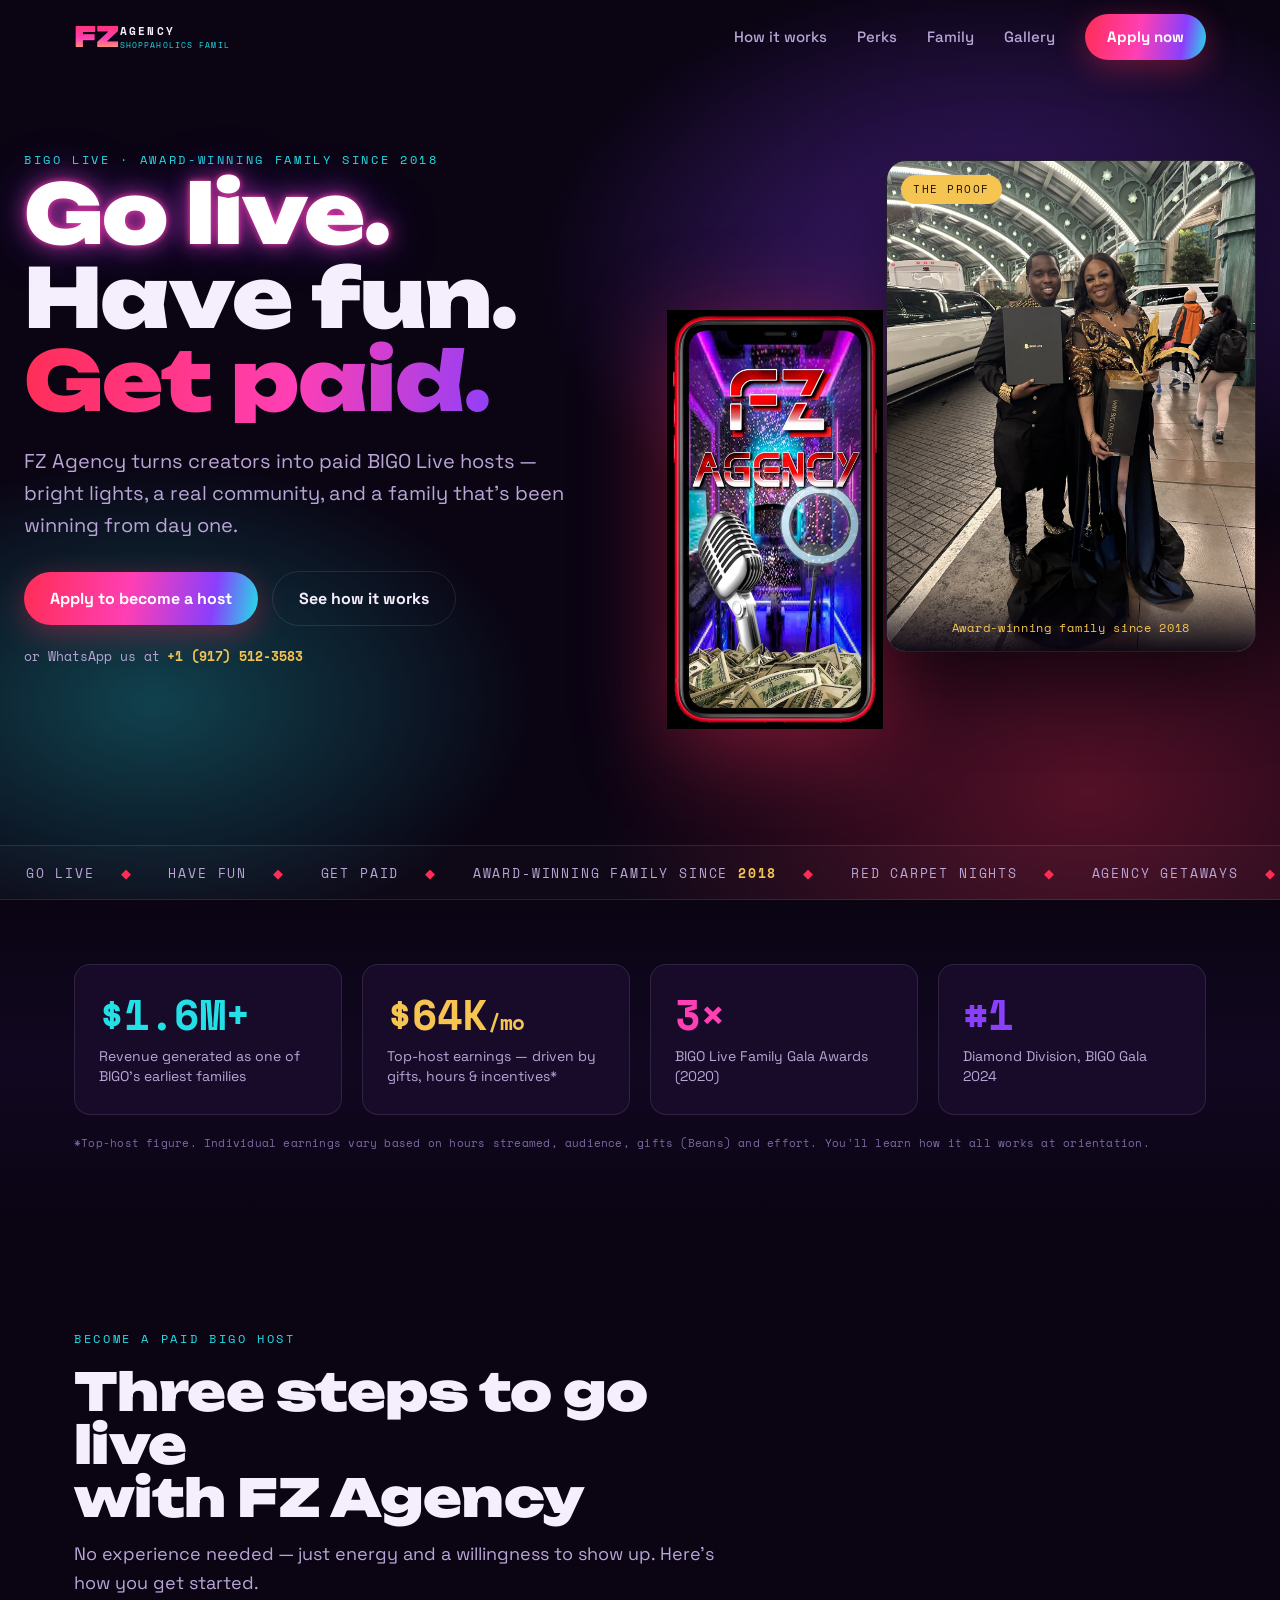
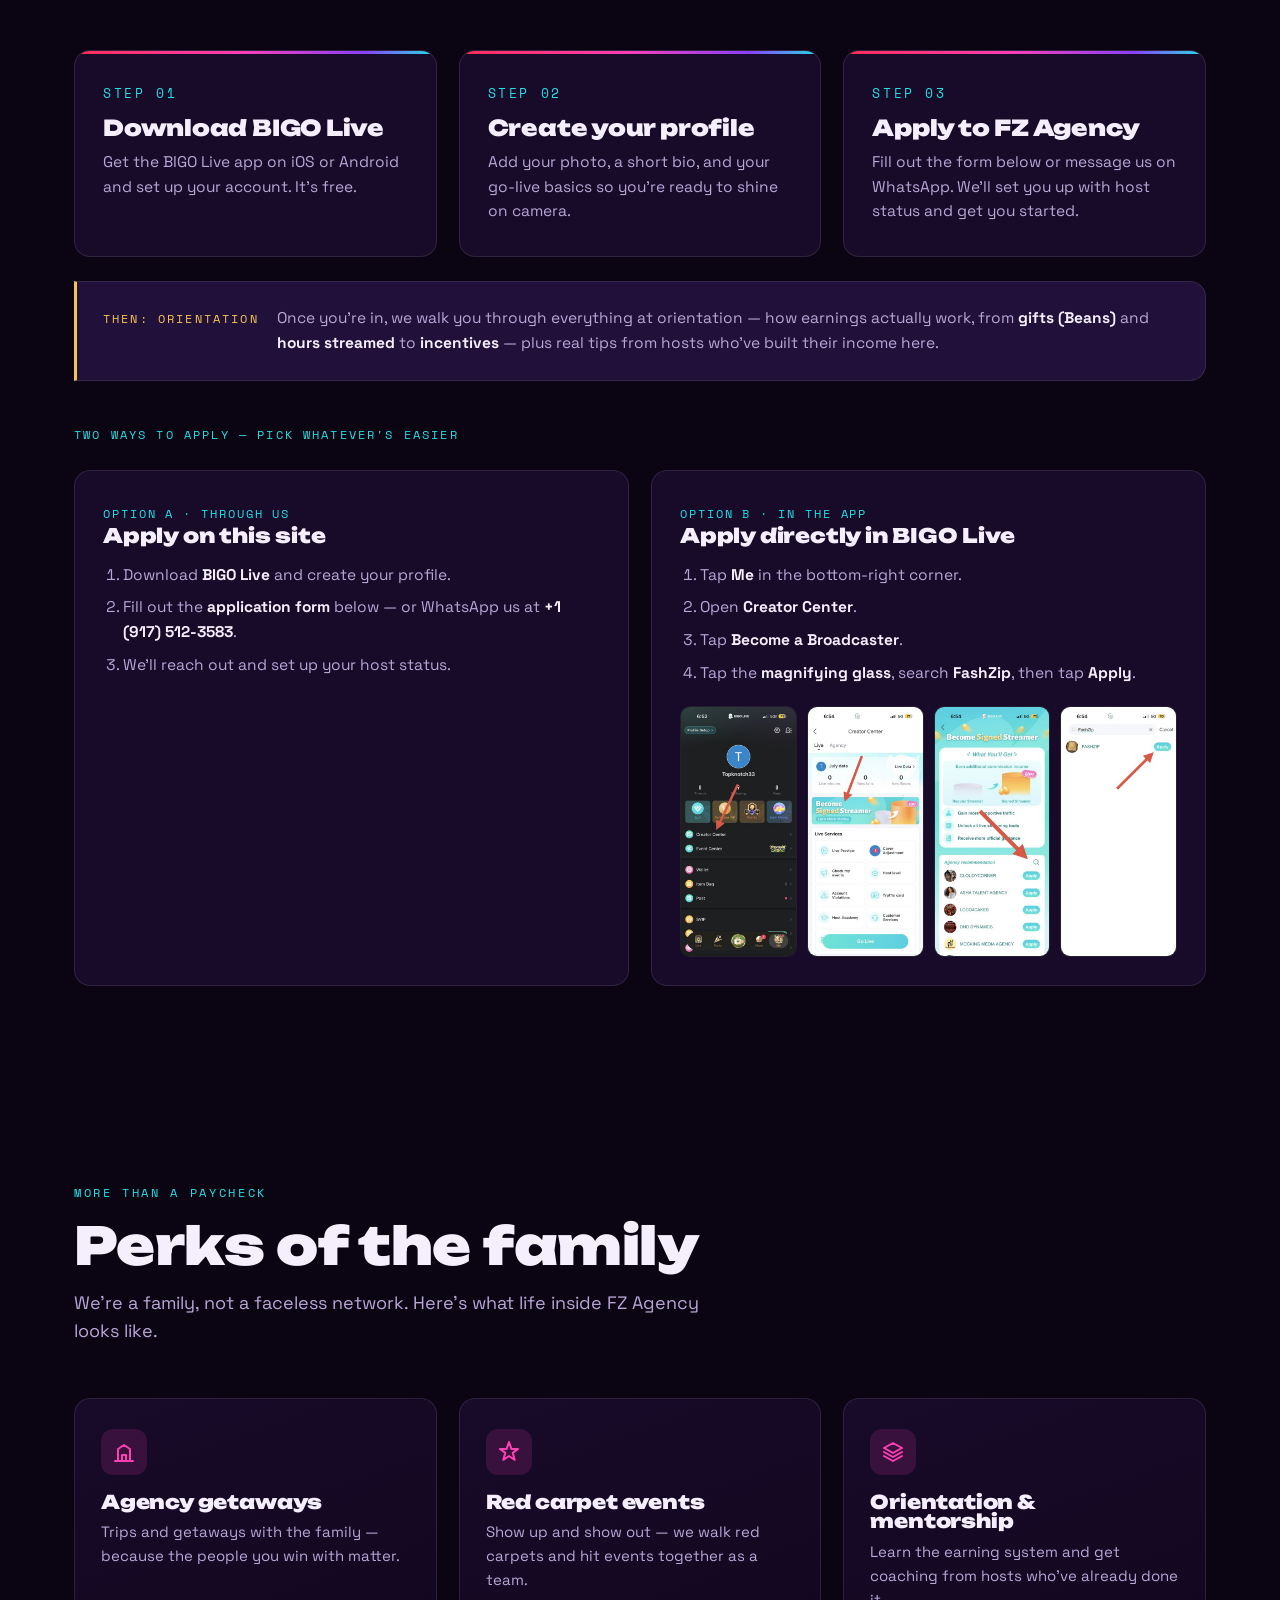
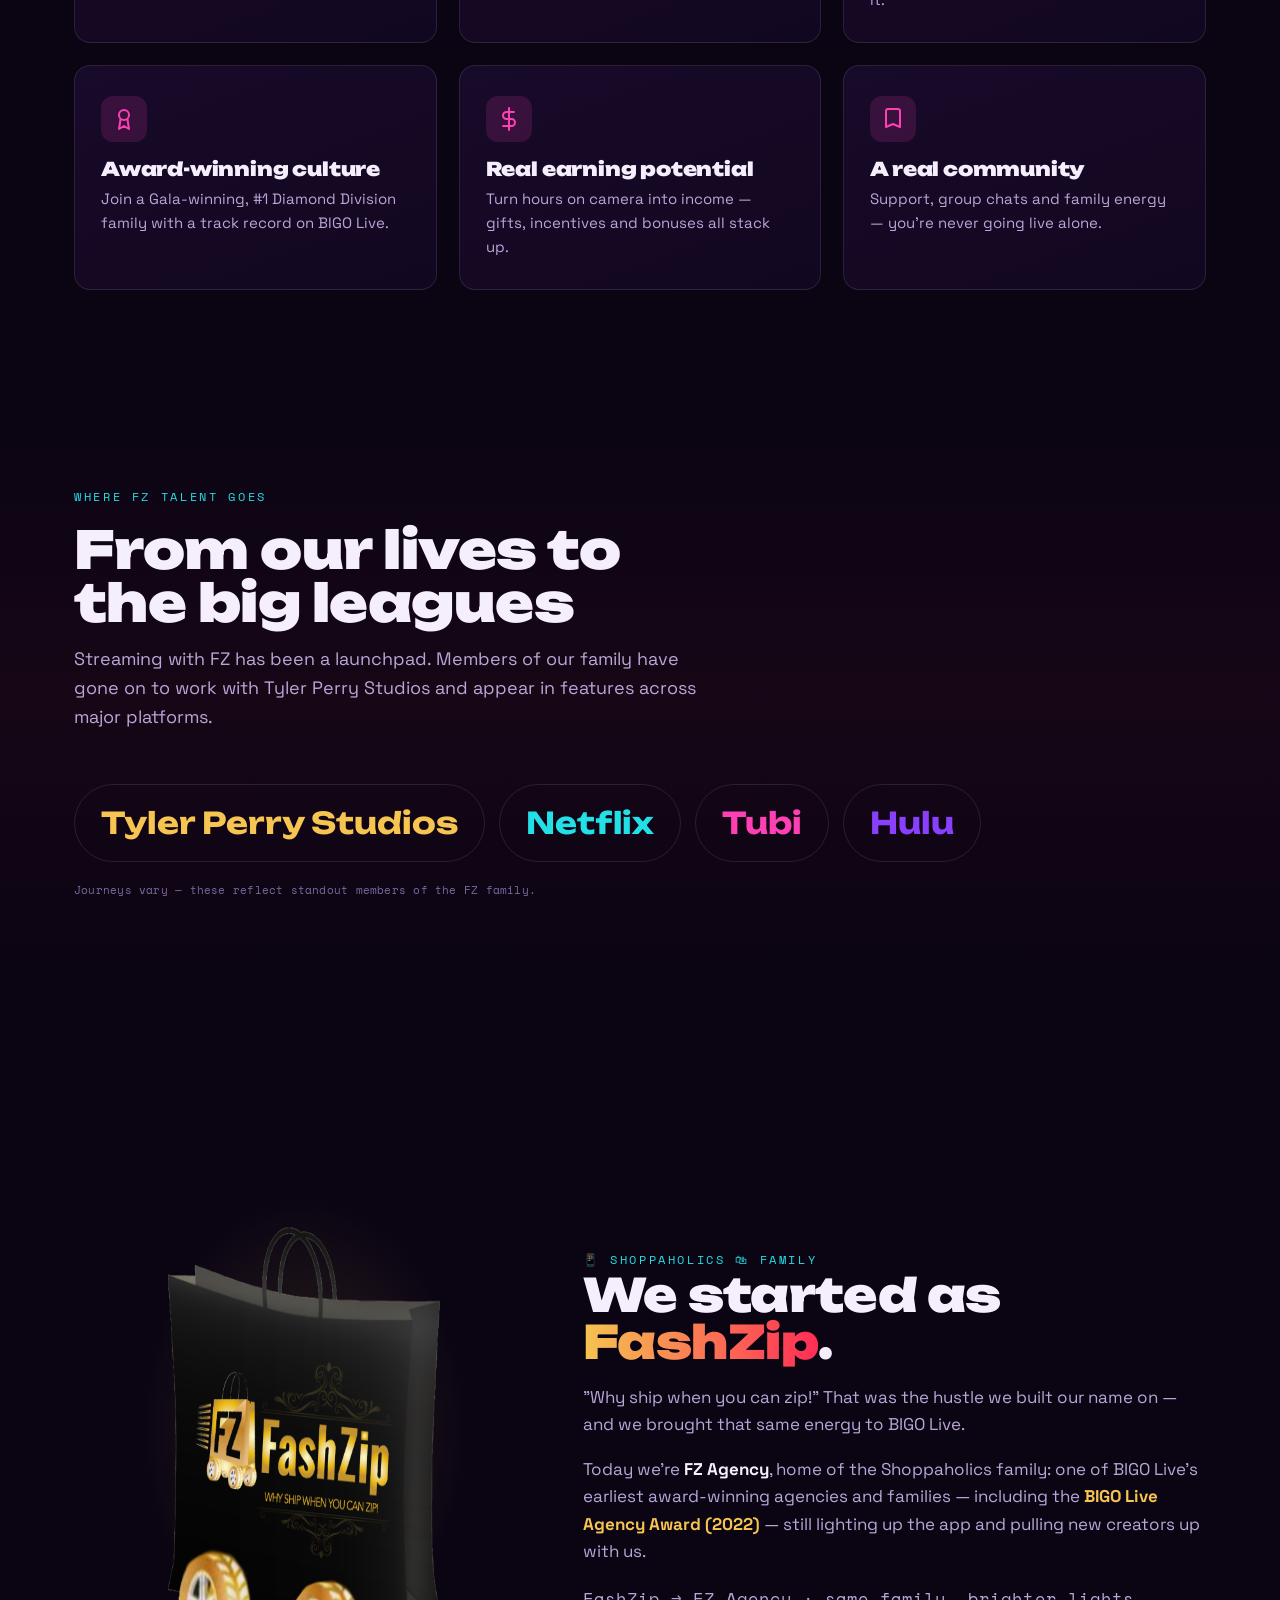
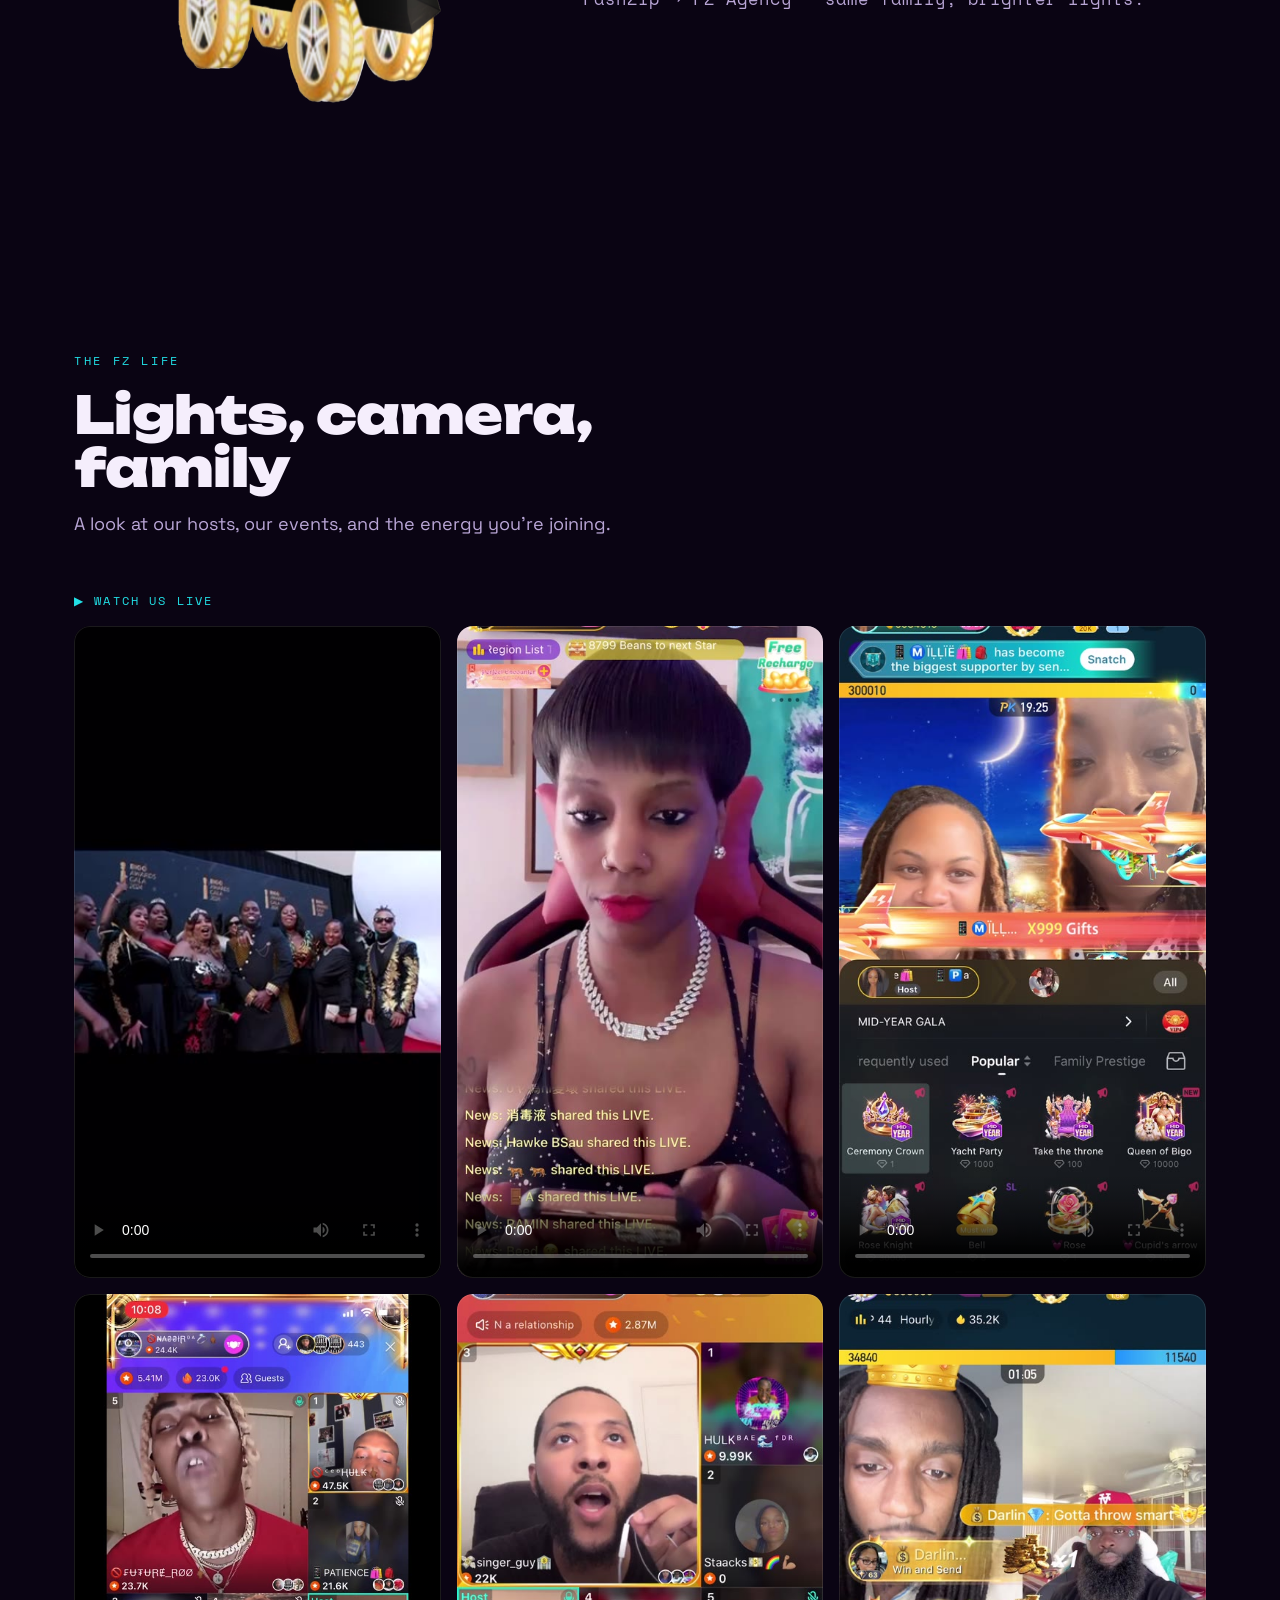
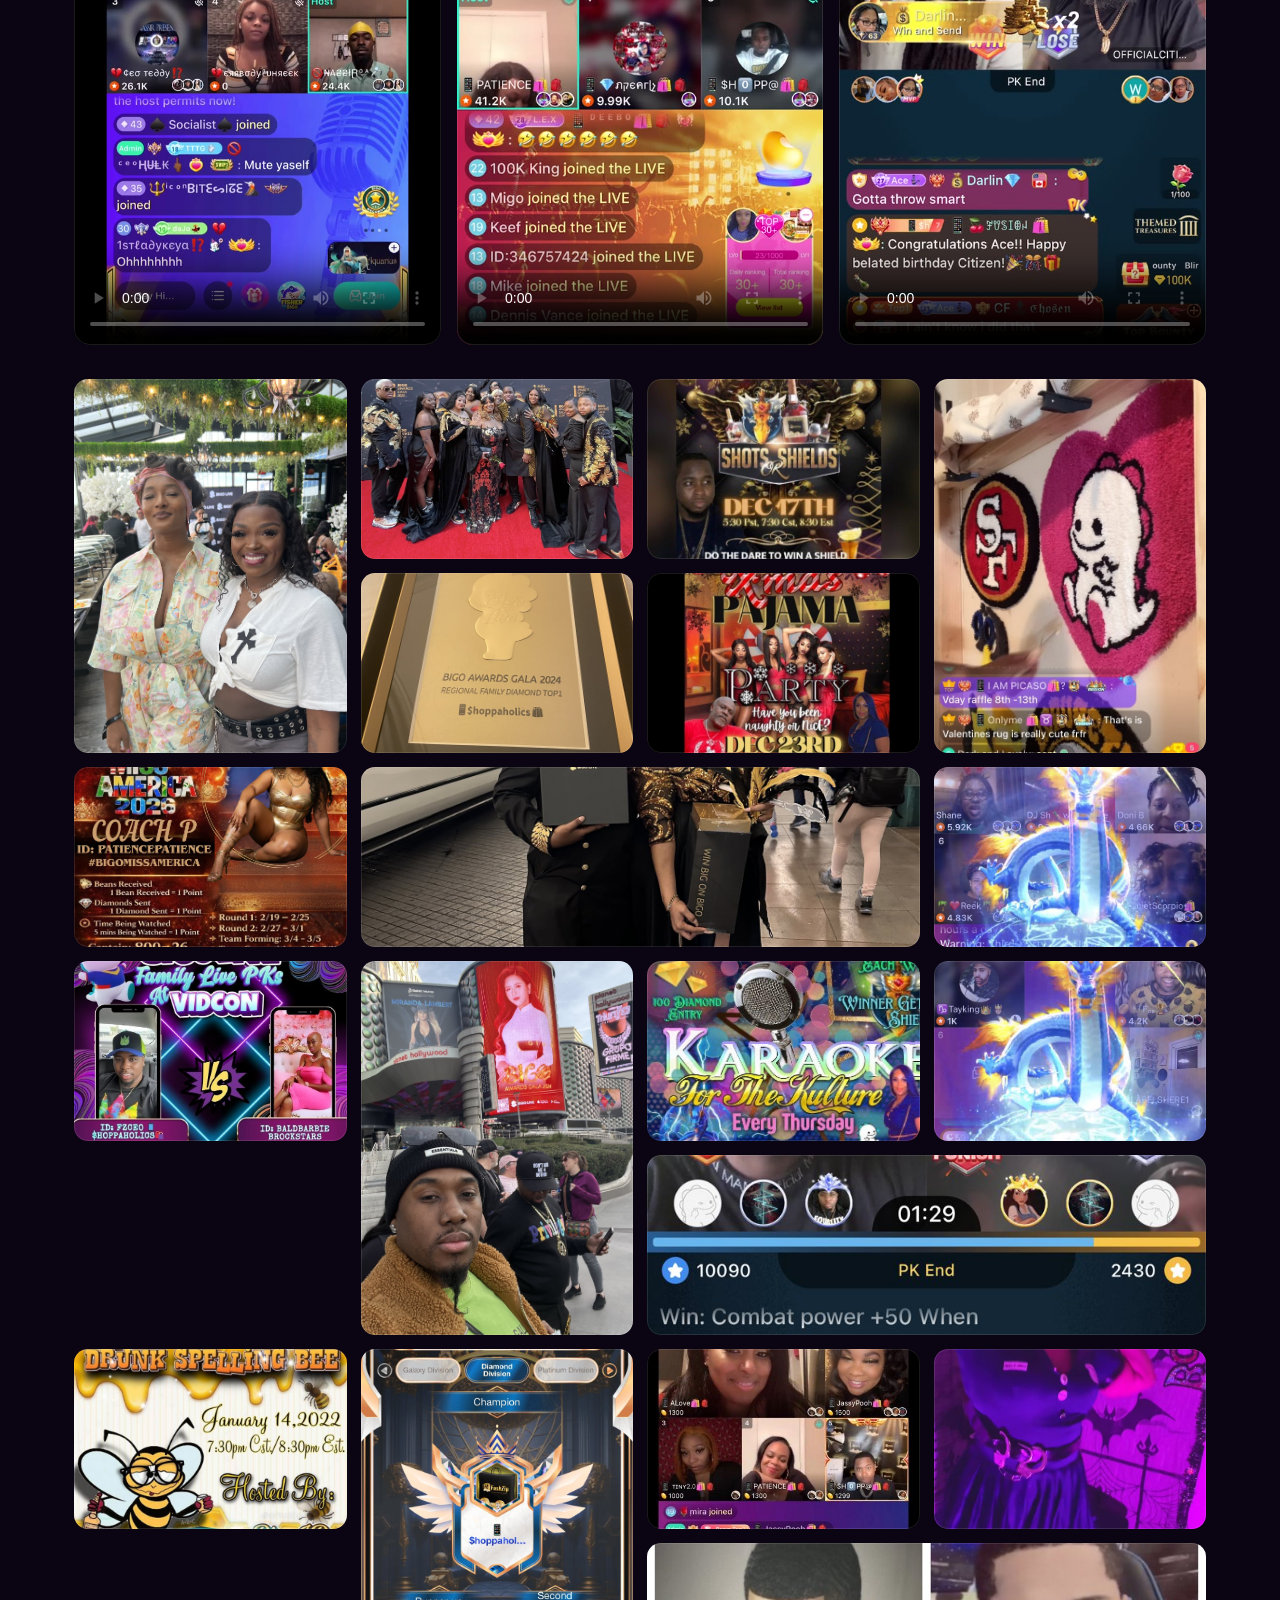
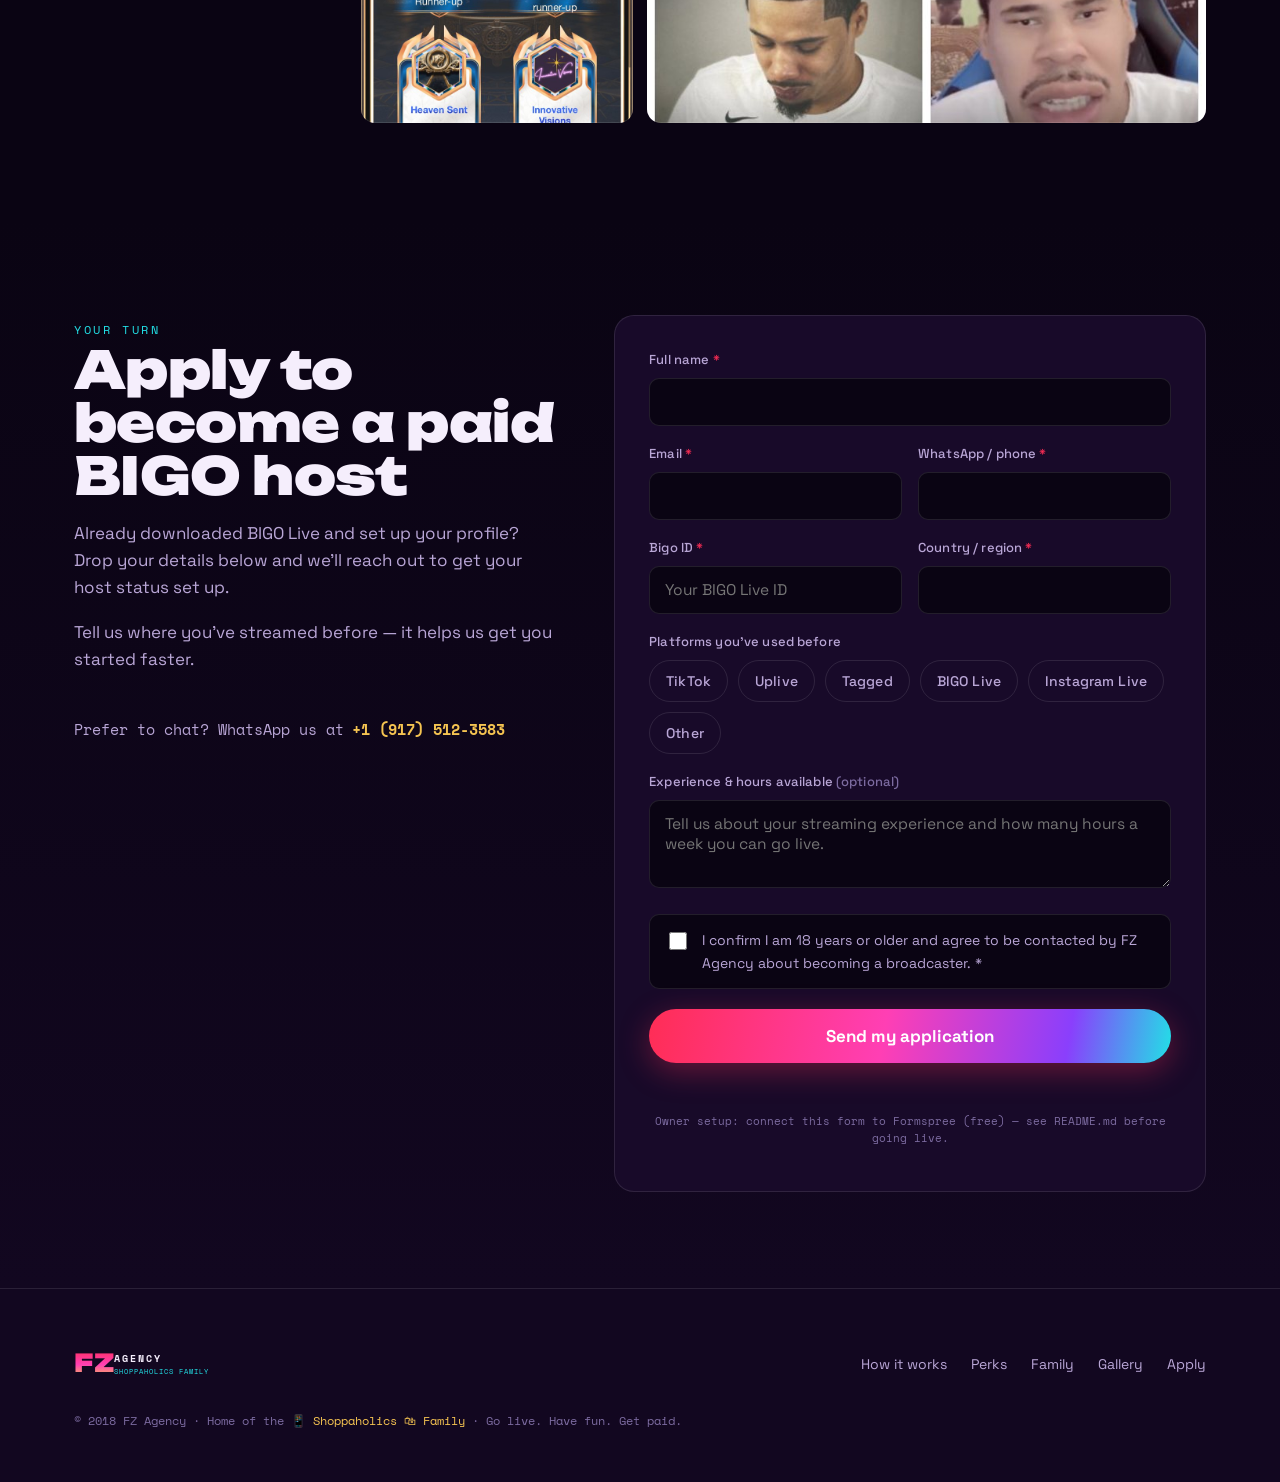
==== index.html @ 63ff0225 "Add files via upload" ====
<!DOCTYPE html>
<html lang="en">
<head>
<meta charset="UTF-8">
<meta name="viewport" content="width=device-width, initial-scale=1.0">
<title>FZ Agency — Go live. Have fun. Get paid. | BIGO Live Broadcaster Agency</title>
<meta name="description" content="FZ Agency (Shoppaholics Family) turns creators into paid BIGO Live hosts. Award-winning family, real earnings, red carpet energy. Apply to become a broadcaster today.">
<meta property="og:title" content="FZ Agency — Go live. Have fun. Get paid.">
<meta property="og:description" content="Become a paid BIGO Live host with an award-winning family. $1.6M+ generated, top hosts earn up to $64K/month.">
<meta property="og:image" content="assets/img/hero-phone.jpg">
<meta property="og:type" content="website">
<link rel="preconnect" href="https://fonts.googleapis.com">
<link rel="preconnect" href="https://fonts.gstatic.com" crossorigin>
<link href="https://fonts.googleapis.com/css2?family=Unbounded:wght@500;700;900&family=Space+Grotesk:wght@400;500;700&family=Space+Mono:wght@400;700&display=swap" rel="stylesheet">
<style>
  :root{
    --ink:#0a0413; --ink-2:#120720; --surface:#180a29; --surface-2:#20103a;
    --red:#ff2d55; --magenta:#ff3fb4; --cyan:#22e0e6; --purple:#8a3ffc; --gold:#f5c451;
    --text:#f5eefc; --muted:#b9a6d6; --faint:#7c6ba0;
    --line:rgba(255,255,255,.10);
    --display:'Unbounded',system-ui,sans-serif; --body:'Space Grotesk',system-ui,sans-serif; --mono:'Space Mono',monospace;
    --wrap:1180px; --radius:16px;
    --grad:linear-gradient(100deg,var(--red),var(--magenta) 45%,var(--purple) 80%,var(--cyan));
  }
  *{box-sizing:border-box}
  html{scroll-behavior:smooth}
  body{margin:0;background:var(--ink);color:var(--text);font-family:var(--body);font-size:17px;line-height:1.6;-webkit-font-smoothing:antialiased;overflow-x:hidden}
  a{color:inherit;text-decoration:none}
  img{max-width:100%;display:block}
  h1,h2,h3{font-family:var(--display);font-weight:900;line-height:1.02;letter-spacing:-.01em;margin:0}
  .wrap{max-width:var(--wrap);margin:0 auto;padding:0 24px}
  .eyebrow{font-family:var(--mono);text-transform:uppercase;letter-spacing:.22em;font-size:12px;color:var(--cyan)}
  .grad-text{background:var(--grad);-webkit-background-clip:text;background-clip:text;color:transparent}

  /* buttons */
  .btn{display:inline-flex;align-items:center;gap:.5em;font-family:var(--body);font-weight:700;font-size:16px;padding:14px 26px;border-radius:100px;border:0;cursor:pointer;transition:transform .18s ease,box-shadow .18s ease}
  .btn-primary{background:var(--grad);color:#fff;box-shadow:0 8px 30px rgba(255,45,85,.35)}
  .btn-primary:hover{transform:translateY(-2px);box-shadow:0 12px 40px rgba(255,63,180,.5)}
  .btn-ghost{background:transparent;color:var(--text);border:1.5px solid var(--line)}
  .btn-ghost:hover{border-color:var(--cyan);color:var(--cyan);transform:translateY(-2px)}
  .wa{display:inline-flex;align-items:center;gap:.55em;font-family:var(--mono);font-size:13px;color:var(--muted)}
  .wa b{color:var(--gold);font-weight:700}

  /* nav */
  header.nav{position:fixed;top:0;left:0;right:0;z-index:50;transition:background .3s,backdrop-filter .3s,border-color .3s;border-bottom:1px solid transparent}
  header.nav.solid{background:rgba(10,4,19,.82);backdrop-filter:blur(14px);border-color:var(--line)}
  .nav-inner{display:flex;align-items:center;justify-content:space-between;height:74px}
  .logo{display:flex;align-items:center;height:38px}
  .logo svg{height:34px;width:auto}
  .nav-links{display:flex;align-items:center;gap:30px}
  .nav-links a.link{font-size:15px;font-weight:500;color:var(--muted);transition:color .2s}
  .nav-links a.link:hover{color:var(--text)}
  .nav-cta{padding:11px 22px;font-size:15px}
  .burger{display:none;background:none;border:0;color:var(--text);cursor:pointer;padding:6px}
  .burger svg{width:28px;height:28px}
  .mobile-panel{display:none}

  /* hero */
  .hero{position:relative;min-height:100svh;display:flex;flex-direction:column;justify-content:center;padding:118px 0 0;overflow:hidden}
  .hero .wrap{width:100%;max-width:1320px}
  .hero-bg{position:absolute;inset:0;z-index:0;background:
     radial-gradient(60% 55% at 78% 30%,rgba(138,63,252,.45),transparent 60%),
     radial-gradient(50% 45% at 12% 78%,rgba(34,224,230,.28),transparent 60%),
     radial-gradient(65% 60% at 85% 88%,rgba(255,45,85,.30),transparent 60%)}
  .hero-grid{position:relative;z-index:2;display:grid;grid-template-columns:minmax(0,1.02fr) minmax(0,.98fr);gap:54px;align-items:center;width:100%}
  .hero h1{font-size:clamp(44px,6.4vw,82px)}
  .hero h1 .line2{display:block}
  .neon{color:#fff;text-shadow:0 0 6px rgba(255,63,180,.9),0 0 22px rgba(255,63,180,.6),0 0 46px rgba(138,63,252,.55)}
  .hero p.sub{font-size:clamp(17px,2vw,20px);color:var(--muted);max-width:42ch;margin:22px 0 30px}
  .hero-actions{display:flex;flex-wrap:wrap;gap:14px;align-items:center}
  .hero-actions .wa{flex-basis:100%;margin-top:6px}
  /* hero right composition: trophy (the proof) top-right + phone logo layered */
  .hero-right{position:relative;min-height:64vh;display:flex;align-items:center;justify-content:flex-end}
  .proof-card{position:relative;z-index:2;width:min(370px,88%);border-radius:20px;overflow:hidden;border:1px solid var(--line);background:#0c0518;box-shadow:0 26px 80px rgba(0,0,0,.55)}
  .proof-card img{width:100%;display:block;cursor:zoom-in}
  .proof-card .pill{position:absolute;top:14px;left:14px;z-index:3;font-family:var(--mono);font-size:11px;letter-spacing:.14em;text-transform:uppercase;color:#1a1206;background:var(--gold);padding:6px 12px;border-radius:100px}
  .proof-card .cap{position:absolute;left:0;right:0;bottom:0;z-index:3;padding:34px 16px 14px;background:linear-gradient(transparent,rgba(8,3,16,.92));font-family:var(--mono);font-size:11.5px;letter-spacing:.06em;color:var(--gold);text-align:center}
  .hero-phone{position:absolute;z-index:1;left:-2%;bottom:-6%;width:min(216px,46%);height:auto;mix-blend-mode:screen;filter:drop-shadow(0 18px 46px rgba(255,45,85,.4));animation:float 6s ease-in-out infinite;pointer-events:none}
  @keyframes float{50%{transform:translateY(-14px)}}

  /* marquee */
  .marquee{position:relative;z-index:3;margin-top:auto;border-top:1px solid var(--line);border-bottom:1px solid var(--line);background:rgba(255,255,255,.02);overflow:hidden;white-space:nowrap;padding:13px 0}
  .marquee-track{display:inline-block;animation:slide 26s linear infinite;font-family:var(--mono);text-transform:uppercase;letter-spacing:.14em;font-size:13px}
  .marquee-track span{padding:0 26px;color:var(--muted)}
  .marquee-track span b{color:var(--gold)}
  .marquee-track .dot{color:var(--red);padding:0}
  @keyframes slide{to{transform:translateX(-50%)}}

  section{position:relative;padding:96px 0}
  .sec-head{max-width:640px;margin-bottom:52px}
  .sec-head h2{font-size:clamp(30px,4.4vw,52px);margin-top:14px}
  .sec-head p{color:var(--muted);margin-top:16px;font-size:18px}

  /* stats */
  .stats{padding:64px 0;background:linear-gradient(180deg,transparent,rgba(138,63,252,.06),transparent)}
  .stat-grid{display:grid;grid-template-columns:repeat(4,1fr);gap:20px}
  .stat{background:var(--surface);border:1px solid var(--line);border-radius:var(--radius);padding:28px 24px}
  .stat .num{font-family:var(--mono);font-weight:700;font-size:clamp(30px,3.6vw,42px);line-height:1;letter-spacing:-.02em}
  .stat:nth-child(1) .num{color:var(--cyan)} .stat:nth-child(2) .num{color:var(--gold)}
  .stat:nth-child(3) .num{color:var(--magenta)} .stat:nth-child(4) .num{color:var(--purple)}
  .stat .lbl{margin-top:12px;color:var(--muted);font-size:14px;line-height:1.4}
  .fineprint{font-family:var(--mono);font-size:11px;color:var(--faint);margin-top:20px;letter-spacing:.02em}

  /* steps */
  .steps{display:grid;grid-template-columns:repeat(3,1fr);gap:22px}
  .step{background:var(--surface);border:1px solid var(--line);border-radius:var(--radius);padding:32px 28px;position:relative;overflow:hidden}
  .step::before{content:"";position:absolute;top:0;left:0;right:0;height:3px;background:var(--grad)}
  .step .no{font-family:var(--mono);font-size:13px;color:var(--cyan);letter-spacing:.2em}
  .step h3{font-size:22px;margin:14px 0 10px}
  .step p{color:var(--muted);font-size:15.5px;margin:0}
  .orientation{margin-top:24px;display:flex;gap:18px;align-items:flex-start;background:var(--surface-2);border:1px solid var(--line);border-left:3px solid var(--gold);border-radius:0 var(--radius) var(--radius) 0;padding:24px 26px}
  .orientation .tag{font-family:var(--mono);font-size:12px;letter-spacing:.18em;text-transform:uppercase;color:var(--gold);white-space:nowrap;padding-top:3px}
  .orientation p{margin:0;color:var(--muted);font-size:15.5px}
  .orientation b{color:var(--text);font-weight:700}

  /* perks */
  .perks{display:grid;grid-template-columns:repeat(3,1fr);gap:22px}
  .perk{border:1px solid var(--line);border-radius:var(--radius);padding:30px 26px;background:linear-gradient(160deg,var(--surface),var(--ink-2));transition:transform .2s,border-color .2s}
  .perk:hover{transform:translateY(-5px);border-color:var(--magenta)}
  .perk .ic{width:46px;height:46px;border-radius:12px;display:grid;place-items:center;background:rgba(255,63,180,.14);margin-bottom:18px}
  .perk .ic svg{width:24px;height:24px;stroke:var(--magenta)}
  .perk h3{font-size:19px;margin-bottom:8px}
  .perk p{color:var(--muted);font-size:15px;margin:0}

  /* stories */
  .stories{background:linear-gradient(180deg,transparent,rgba(255,45,85,.05),transparent)}
  .brands{display:flex;flex-wrap:wrap;gap:14px;margin-top:8px}
  .brand{font-family:var(--display);font-weight:700;font-size:clamp(20px,2.6vw,30px);padding:14px 26px;border:1px solid var(--line);border-radius:100px;color:var(--text)}
  .brand:nth-child(1){color:var(--gold)} .brand:nth-child(2){color:var(--cyan)}
  .brand:nth-child(3){color:var(--magenta)} .brand:nth-child(4){color:var(--purple)}

  /* family */
  .family-grid{display:grid;grid-template-columns:.85fr 1.15fr;gap:48px;align-items:center}
  .family-emblem{display:grid;place-items:center;background:radial-gradient(closest-side,rgba(245,196,81,.16),transparent 72%);border-radius:24px;padding:26px}
  .family h2{font-size:clamp(28px,4vw,46px)}
  .family .fam-name{font-family:var(--display);font-weight:900;background:linear-gradient(90deg,var(--gold),var(--red));-webkit-background-clip:text;background-clip:text;color:transparent}
  .family p{color:var(--muted);margin:18px 0 0;font-size:17px}
  .tagline-zip{font-family:var(--mono);color:var(--gold);letter-spacing:.06em;margin-top:20px !important;font-size:15px}

  /* gallery */
  .watch-label{font-family:var(--mono);text-transform:uppercase;letter-spacing:.18em;font-size:12px;color:var(--cyan);margin:0 0 16px}
  .watch{display:grid;grid-template-columns:repeat(3,1fr);gap:16px;margin-bottom:34px}
  .watch figure{margin:0;position:relative;border-radius:16px;overflow:hidden;background:#000;aspect-ratio:9/16}
  .watch video{width:100%;height:100%;object-fit:cover;display:block}
  .watch figure::after{content:"";position:absolute;inset:0;box-shadow:inset 0 0 0 1px var(--line);border-radius:16px;pointer-events:none}
  .gal{display:grid;grid-template-columns:repeat(4,1fr);grid-auto-rows:180px;gap:14px}
  .gal figure{margin:0;border-radius:14px;overflow:hidden;position:relative;background:var(--surface)}
  .gal img{width:100%;height:100%;object-fit:cover}
  .gal .tall{grid-row:span 2}
  .gal .wide{grid-column:span 2}
  .gal figure::after{content:"";position:absolute;inset:0;box-shadow:inset 0 0 0 1px var(--line);border-radius:14px;pointer-events:none}

  /* apply / form */
  .apply{background:linear-gradient(180deg,var(--ink),var(--ink-2))}
  .apply-grid{display:grid;grid-template-columns:.9fr 1.1fr;gap:56px;align-items:start}
  .apply-copy h2{font-size:clamp(30px,4.4vw,52px)}
  .apply-copy p{color:var(--muted);margin-top:18px;font-size:17px}
  .apply-copy .wa{margin-top:26px;font-size:15px}
  form.apply-form{background:var(--surface);border:1px solid var(--line);border-radius:20px;padding:34px}
  .field{margin-bottom:18px}
  .field label{display:block;font-size:13px;font-weight:500;color:var(--muted);margin-bottom:7px;letter-spacing:.01em}
  .field label .req{color:var(--red)}
  .field input[type=text],.field input[type=email],.field select,.field textarea{width:100%;background:var(--ink);border:1px solid var(--line);border-radius:10px;padding:13px 15px;color:var(--text);font-family:var(--body);font-size:15.5px;transition:border-color .2s}
  .field input:focus,.field select:focus,.field textarea:focus{outline:none;border-color:var(--cyan);box-shadow:0 0 0 3px rgba(34,224,230,.15)}
  .field textarea{resize:vertical;min-height:88px}
  .row2{display:grid;grid-template-columns:1fr 1fr;gap:16px}
  .chips{display:flex;flex-wrap:wrap;gap:10px}
  .chip{position:relative}
  .chip input{position:absolute;opacity:0;pointer-events:none}
  .chip label{display:inline-block;padding:9px 16px;border:1px solid var(--line);border-radius:100px;font-size:14px;color:var(--muted);cursor:pointer;margin:0;transition:all .18s;user-select:none}
  .chip input:checked+label{background:rgba(34,224,230,.15);border-color:var(--cyan);color:var(--cyan)}
  .chip input:focus-visible+label{box-shadow:0 0 0 3px rgba(34,224,230,.25)}
  .agecheck{display:flex;gap:12px;align-items:flex-start;background:var(--ink);border:1px solid var(--line);border-radius:10px;padding:14px 15px;margin-bottom:20px}
  .agecheck input{margin-top:3px;width:18px;height:18px;accent-color:var(--red);flex-shrink:0}
  .agecheck label{font-size:14px;color:var(--muted);margin:0}
  form.apply-form .btn-primary{width:100%;justify-content:center;font-size:17px;padding:16px}
  .form-status{margin-top:16px;font-size:14.5px;text-align:center;min-height:20px}
  .form-status.ok{color:var(--cyan)} .form-status.err{color:var(--red)}
  .setup-note{font-family:var(--mono);font-size:11px;color:var(--faint);margin-top:14px;text-align:center;line-height:1.5}

  /* footer */
  footer{border-top:1px solid var(--line);padding:56px 0 40px;background:var(--ink-2)}
  .foot-grid{display:flex;justify-content:space-between;align-items:center;gap:24px;flex-wrap:wrap}
  .foot-grid .logo svg{height:30px}
  .foot-links{display:flex;gap:24px;flex-wrap:wrap;font-size:14px;color:var(--muted)}
  .foot-links a:hover{color:var(--cyan)}
  .copy{font-family:var(--mono);font-size:12px;color:var(--faint);margin-top:28px}
  .copy .fam{color:var(--gold)}

  /* app-apply steps */
  .methods{display:grid;grid-template-columns:1fr 1fr;gap:22px;margin-top:26px}
  .method{background:var(--surface);border:1px solid var(--line);border-radius:var(--radius);padding:28px}
  .method h3{font-size:20px;margin:0 0 6px}
  .method .mtag{font-family:var(--mono);font-size:12px;letter-spacing:.16em;text-transform:uppercase;color:var(--cyan)}
  .method ol{margin:16px 0 0;padding-left:20px;color:var(--muted)}
  .method ol li{margin-bottom:8px;font-size:15.5px}
  .method ol li b{color:var(--text);font-weight:700}
  .appshots{display:grid;grid-template-columns:repeat(4,1fr);gap:10px;margin-top:20px}
  .appshots figure{margin:0;border-radius:10px;overflow:hidden;border:1px solid var(--line);cursor:zoom-in;background:#0c0518}
  .appshots img{width:100%;height:auto;display:block}

  /* lightbox */
  .lb{position:fixed;inset:0;z-index:100;background:rgba(6,2,12,.92);display:none;align-items:center;justify-content:center;padding:24px}
  .lb.open{display:flex}
  .lb img{max-width:92vw;max-height:88vh;border-radius:12px;box-shadow:0 20px 80px rgba(0,0,0,.6)}
  .lb-close{position:absolute;top:18px;right:22px;background:rgba(255,255,255,.1);border:0;color:#fff;width:44px;height:44px;border-radius:50%;font-size:22px;cursor:pointer;display:grid;place-items:center}
  .lb-close:hover{background:var(--red)}
  .lb-nav{position:absolute;top:50%;transform:translateY(-50%);background:rgba(255,255,255,.1);border:0;color:#fff;width:52px;height:52px;border-radius:50%;font-size:26px;cursor:pointer;display:grid;place-items:center}
  .lb-nav:hover{background:rgba(255,255,255,.22)}
  .lb-prev{left:18px} .lb-next{right:18px}
  .gal figure{cursor:zoom-in}

  /* reveal */
  .reveal{opacity:0;transform:translateY(26px);transition:opacity .7s ease,transform .7s ease}
  .reveal.in{opacity:1;transform:none}

  @media(max-width:960px){
    .hero-grid{grid-template-columns:1fr;gap:30px}
    .hero-right{min-height:auto;justify-content:center;margin-top:10px;padding-bottom:60px}
    .proof-card{width:min(320px,82%)}
    .hero-phone{width:150px;left:auto;right:-4%;bottom:-40px}
    .hero p.sub{max-width:none}
    .stat-grid{grid-template-columns:repeat(2,1fr)}
    .steps,.perks{grid-template-columns:1fr}
    .family-grid,.apply-grid{grid-template-columns:1fr;gap:32px}
    .family-emblem{max-width:320px;margin:0 auto}
    .gal{grid-template-columns:repeat(2,1fr)}
    .watch{grid-template-columns:1fr 1fr}
    .methods{grid-template-columns:1fr}
    .nav-links{display:none}
    .burger{display:block}
    .mobile-panel.open{display:block;position:fixed;inset:74px 0 auto 0;background:rgba(10,4,19,.97);backdrop-filter:blur(14px);border-bottom:1px solid var(--line);padding:22px 24px 30px;z-index:49}
    .mobile-panel a{display:block;padding:13px 0;font-size:18px;color:var(--text);border-bottom:1px solid var(--line)}
    .mobile-panel .btn{margin-top:18px;width:100%;justify-content:center}
  }
  @media(max-width:520px){
    .stat-grid{grid-template-columns:1fr}
    .row2{grid-template-columns:1fr}
    section{padding:70px 0}
    .hero{padding:96px 0 40px}
  }
  @media(prefers-reduced-motion:reduce){
    *{animation:none !important;scroll-behavior:auto}
    .reveal{opacity:1;transform:none;transition:none}
  }
</style>
</head>
<body>

<!-- ============ NAV ============ -->
<header class="nav" id="nav">
  <div class="wrap nav-inner">
    <a href="#home" class="logo" aria-label="FZ Agency home">
      <svg viewBox="0 0 210 46" role="img" aria-label="FZ Agency">
        <defs><linearGradient id="lg" x1="0" y1="0" x2="0" y2="1">
          <stop offset="0" stop-color="#ff2d55"/><stop offset=".55" stop-color="#ff3fb4"/><stop offset="1" stop-color="#f5c451"/>
        </linearGradient></defs>
        <text x="0" y="36" font-family="Unbounded,sans-serif" font-weight="900" font-size="38" fill="url(#lg)">FZ</text>
        <text x="62" y="20" font-family="Space Mono,monospace" font-weight="700" font-size="15" letter-spacing="3" fill="#f5eefc">AGENCY</text>
        <text x="62" y="38" font-family="Space Mono,monospace" font-size="10.5" letter-spacing="1.5" fill="#22e0e6">SHOPPAHOLICS FAMILY</text>
      </svg>
    </a>
    <nav class="nav-links" aria-label="Primary">
      <a class="link" href="#how">How it works</a>
      <a class="link" href="#perks">Perks</a>
      <a class="link" href="#family">Family</a>
      <a class="link" href="#gallery">Gallery</a>
      <a class="btn btn-primary nav-cta" href="#apply">Apply now</a>
    </nav>
    <button class="burger" id="burger" aria-label="Open menu" aria-expanded="false">
      <svg viewBox="0 0 24 24" fill="none" stroke="currentColor" stroke-width="2"><path d="M3 6h18M3 12h18M3 18h18"/></svg>
    </button>
  </div>
  <div class="mobile-panel" id="mpanel">
    <a href="#how">How it works</a>
    <a href="#perks">Perks</a>
    <a href="#family">Family</a>
    <a href="#gallery">Gallery</a>
    <a class="btn btn-primary" href="#apply">Apply now</a>
  </div>
</header>

<!-- ============ HERO ============ -->
<section class="hero" id="home">
  <div class="hero-bg" aria-hidden="true"></div>
  <div class="wrap">
    <div class="hero-grid">
      <div>
        <span class="eyebrow">BIGO Live · Award-winning family since 2018</span>
        <h1><span class="neon">Go live.</span><span class="line2">Have fun.</span><span class="line2 grad-text">Get paid.</span></h1>
        <p class="sub">FZ Agency turns creators into paid BIGO Live hosts — bright lights, a real community, and a family that's been winning from day one.</p>
        <div class="hero-actions">
          <a href="#apply" class="btn btn-primary">Apply to become a host</a>
          <a href="#how" class="btn btn-ghost">See how it works</a>
          <span class="wa">or WhatsApp us at <b>+1&nbsp;(917)&nbsp;512-3583</b></span>
        </div>
      </div>
      <div class="hero-right">
        <div class="proof-card">
          <span class="pill">The proof</span>
          <img src="assets/img/host-2.jpg" alt="FZ Agency leadership holding BIGO Live award trophies outside the gala" data-full="assets/img/host-2.jpg">
          <div class="cap">Award-winning family since 2018</div>
        </div>
        <img class="hero-phone" src="assets/img/hero-logo.jpg" alt="FZ Agency — go live, have fun, get paid" width="826" height="1600">
      </div>
    </div>
  </div>
  <div class="marquee" aria-hidden="true">
    <div class="marquee-track" id="mq">
      <span>Go live</span><span class="dot">◆</span>
      <span>Have fun</span><span class="dot">◆</span>
      <span>Get paid</span><span class="dot">◆</span>
      <span>Award-winning family since <b>2018</b></span><span class="dot">◆</span>
      <span>Red carpet nights</span><span class="dot">◆</span>
      <span>Agency getaways</span><span class="dot">◆</span>
      <span>Real community</span><span class="dot">◆</span>
      <span>Bright lights, big wins</span><span class="dot">◆</span>
    </div>
  </div>
</section>

<!-- ============ STATS ============ -->
<section class="stats" id="stats">
  <div class="wrap reveal">
    <div class="stat-grid">
      <div class="stat"><div class="num">$1.6M+</div><div class="lbl">Revenue generated as one of BIGO's earliest families</div></div>
      <div class="stat"><div class="num">$64K<span style="font-size:.5em">/mo</span></div><div class="lbl">Top-host earnings — driven by gifts, hours &amp; incentives*</div></div>
      <div class="stat"><div class="num">3×</div><div class="lbl">BIGO Live Family Gala Awards (2020)</div></div>
      <div class="stat"><div class="num">#1</div><div class="lbl">Diamond Division, BIGO Gala 2024</div></div>
    </div>
    <p class="fineprint">*Top-host figure. Individual earnings vary based on hours streamed, audience, gifts (Beans) and effort. You'll learn how it all works at orientation.</p>
  </div>
</section>

<!-- ============ HOW / STEPS ============ -->
<section id="how">
  <div class="wrap">
    <div class="sec-head reveal">
      <span class="eyebrow">Become a paid BIGO host</span>
      <h2>Three steps to go live<br>with FZ Agency</h2>
      <p>No experience needed — just energy and a willingness to show up. Here's how you get started.</p>
    </div>
    <div class="steps reveal">
      <div class="step">
        <div class="no">STEP 01</div>
        <h3>Download BIGO Live</h3>
        <p>Get the BIGO Live app on iOS or Android and set up your account. It's free.</p>
      </div>
      <div class="step">
        <div class="no">STEP 02</div>
        <h3>Create your profile</h3>
        <p>Add your photo, a short bio, and your go-live basics so you're ready to shine on camera.</p>
      </div>
      <div class="step">
        <div class="no">STEP 03</div>
        <h3>Apply to FZ Agency</h3>
        <p>Fill out the form below or message us on WhatsApp. We'll set you up with host status and get you started.</p>
      </div>
    </div>
    <div class="orientation reveal">
      <span class="tag">Then: orientation</span>
      <p>Once you're in, we walk you through everything at orientation — how earnings actually work, from <b>gifts (Beans)</b> and <b>hours streamed</b> to <b>incentives</b> — plus real tips from hosts who've built their income here.</p>
    </div>

    <p class="watch-label reveal" style="margin:44px 0 0">Two ways to apply — pick whatever's easier</p>
    <div class="methods reveal">
      <div class="method">
        <span class="mtag">Option A · Through us</span>
        <h3>Apply on this site</h3>
        <ol>
          <li>Download <b>BIGO Live</b> and create your profile.</li>
          <li>Fill out the <b>application form</b> below — or WhatsApp us at <b>+1 (917) 512-3583</b>.</li>
          <li>We'll reach out and set up your host status.</li>
        </ol>
      </div>
      <div class="method">
        <span class="mtag">Option B · In the app</span>
        <h3>Apply directly in BIGO Live</h3>
        <ol>
          <li>Tap <b>Me</b> in the bottom-right corner.</li>
          <li>Open <b>Creator Center</b>.</li>
          <li>Tap <b>Become a Broadcaster</b>.</li>
          <li>Tap the <b>magnifying glass</b>, search <b>FashZip</b>, then tap <b>Apply</b>.</li>
        </ol>
        <div class="appshots">
          <figure><img src="assets/img/app-step-1.jpg" alt="BIGO Live app: open Me and Creator Center" data-full="assets/img/app-step-1.jpg" loading="lazy"></figure>
          <figure><img src="assets/img/app-step-2.jpg" alt="BIGO Live app: Become a Broadcaster" data-full="assets/img/app-step-2.jpg" loading="lazy"></figure>
          <figure><img src="assets/img/app-step-3.jpg" alt="BIGO Live app: tap the search icon" data-full="assets/img/app-step-3.jpg" loading="lazy"></figure>
          <figure><img src="assets/img/app-step-4.jpg" alt="BIGO Live app: search FashZip and Apply" data-full="assets/img/app-step-4.jpg" loading="lazy"></figure>
        </div>
      </div>
    </div>
  </div>
</section>

<!-- ============ PERKS ============ -->
<section id="perks">
  <div class="wrap">
    <div class="sec-head reveal">
      <span class="eyebrow">More than a paycheck</span>
      <h2>Perks of the family</h2>
      <p>We're a family, not a faceless network. Here's what life inside FZ Agency looks like.</p>
    </div>
    <div class="perks reveal">
      <div class="perk">
        <div class="ic"><svg viewBox="0 0 24 24" fill="none" stroke-width="2" stroke-linecap="round" stroke-linejoin="round"><path d="M3 21h18M6 21V9l6-4 6 4v12M10 21v-6h4v6"/></svg></div>
        <h3>Agency getaways</h3>
        <p>Trips and getaways with the family — because the people you win with matter.</p>
      </div>
      <div class="perk">
        <div class="ic"><svg viewBox="0 0 24 24" fill="none" stroke-width="2" stroke-linecap="round" stroke-linejoin="round"><path d="M12 2l2.4 6.9H21l-5.3 4 2 6.9L12 16l-5.7 3.8 2-6.9L3 8.9h6.6z"/></svg></div>
        <h3>Red carpet events</h3>
        <p>Show up and show out — we walk red carpets and hit events together as a team.</p>
      </div>
      <div class="perk">
        <div class="ic"><svg viewBox="0 0 24 24" fill="none" stroke-width="2" stroke-linecap="round" stroke-linejoin="round"><path d="M12 3l9 5-9 5-9-5 9-5zM3 12l9 5 9-5M3 16l9 5 9-5"/></svg></div>
        <h3>Orientation &amp; mentorship</h3>
        <p>Learn the earning system and get coaching from hosts who've already done it.</p>
      </div>
      <div class="perk">
        <div class="ic"><svg viewBox="0 0 24 24" fill="none" stroke-width="2" stroke-linecap="round" stroke-linejoin="round"><circle cx="12" cy="8" r="5"/><path d="M8.5 12.5L7 22l5-3 5 3-1.5-9.5"/></svg></div>
        <h3>Award-winning culture</h3>
        <p>Join a Gala-winning, #1 Diamond Division family with a track record on BIGO Live.</p>
      </div>
      <div class="perk">
        <div class="ic"><svg viewBox="0 0 24 24" fill="none" stroke-width="2" stroke-linecap="round" stroke-linejoin="round"><path d="M12 1v22M17 5H9.5a3.5 3.5 0 000 7h5a3.5 3.5 0 010 7H6"/></svg></div>
        <h3>Real earning potential</h3>
        <p>Turn hours on camera into income — gifts, incentives and bonuses all stack up.</p>
      </div>
      <div class="perk">
        <div class="ic"><svg viewBox="0 0 24 24" fill="none" stroke-width="2" stroke-linecap="round" stroke-linejoin="round"><path d="M17 2H7a2 2 0 00-2 2v16l7-3 7 3V4a2 2 0 00-2-2z"/></svg></div>
        <h3>A real community</h3>
        <p>Support, group chats and family energy — you're never going live alone.</p>
      </div>
    </div>
  </div>
</section>

<!-- ============ STORIES ============ -->
<section class="stories" id="stories">
  <div class="wrap">
    <div class="sec-head reveal">
      <span class="eyebrow">Where FZ talent goes</span>
      <h2>From our lives to the big leagues</h2>
      <p>Streaming with FZ has been a launchpad. Members of our family have gone on to work with Tyler Perry Studios and appear in features across major platforms.</p>
    </div>
    <div class="brands reveal">
      <span class="brand">Tyler Perry Studios</span>
      <span class="brand">Netflix</span>
      <span class="brand">Tubi</span>
      <span class="brand">Hulu</span>
    </div>
    <p class="fineprint reveal">Journeys vary — these reflect standout members of the FZ family.</p>
  </div>
</section>

<!-- ============ FAMILY ============ -->
<section class="family" id="family">
  <div class="wrap">
    <div class="family-grid">
      <div class="family-emblem reveal">
        <img src="assets/img/fashzip-bag.png" alt="FashZip — why ship when you can zip" width="600" height="600">
      </div>
      <div class="reveal">
        <span class="eyebrow">📱 Shoppaholics 🛍 Family</span>
        <h2>We started as <span class="fam-name">FashZip</span>.</h2>
        <p>"Why ship when you can zip!" That was the hustle we built our name on — and we brought that same energy to BIGO Live.</p>
        <p>Today we're <b style="color:var(--text)">FZ Agency</b>, home of the Shoppaholics family: one of BIGO Live's earliest award-winning agencies and families — including the <b style="color:var(--gold)">BIGO Live Agency Award (2022)</b> — still lighting up the app and pulling new creators up with us.</p>
        <p class="tagline-zip">FashZip → FZ Agency · same family, brighter lights.</p>
      </div>
    </div>
  </div>
</section>

<!-- ============ GALLERY ============ -->
<section id="gallery">
  <div class="wrap">
    <div class="sec-head reveal">
      <span class="eyebrow">The FZ life</span>
      <h2>Lights, camera, family</h2>
      <p>A look at our hosts, our events, and the energy you're joining.</p>
    </div>
    <p class="watch-label reveal">▶ Watch us live</p>
    <div class="watch reveal">
      <figure>
        <video controls preload="metadata" poster="assets/img/showcase-poster.jpg" playsinline>
          <source src="assets/video/showcase.mp4" type="video/mp4">
        </video>
      </figure>
      <figure>
        <video controls preload="metadata" poster="assets/img/showcase-2-poster.jpg" playsinline>
          <source src="assets/video/showcase-2.mp4" type="video/mp4">
        </video>
      </figure>
      <figure>
        <video controls preload="metadata" poster="assets/img/showcase-3-poster.jpg" playsinline>
          <source src="assets/video/showcase-3.mp4" type="video/mp4">
        </video>
      </figure>
      <figure>
        <video controls preload="metadata" poster="assets/img/showcase-4-poster.jpg" playsinline>
          <source src="assets/video/showcase-4.mp4" type="video/mp4">
        </video>
      </figure>
      <figure>
        <video controls preload="metadata" poster="assets/img/showcase-5-poster.jpg" playsinline>
          <source src="assets/video/showcase-5.mp4" type="video/mp4">
        </video>
      </figure>
      <figure>
        <video controls preload="metadata" poster="assets/img/showcase-6-poster.jpg" playsinline>
          <source src="assets/video/showcase-6.mp4" type="video/mp4">
        </video>
      </figure>
    </div>
    <div class="gal reveal">
      <figure class="tall"><img src="assets/img/host-1.jpg" alt="FZ Agency host" loading="lazy"></figure>
      <figure><img src="assets/img/event-1.jpg" alt="FZ Agency event" loading="lazy"></figure>
      <figure><img src="assets/img/gallery-1.jpg" alt="FZ Agency moment" loading="lazy"></figure>
      <figure class="tall"><img src="assets/img/stream-portrait.jpg" alt="FZ Agency streamer" loading="lazy"></figure>
      <figure><img src="assets/img/host-3.jpg" alt="FZ Agency host" loading="lazy"></figure>
      <figure><img src="assets/img/gallery-2.jpg" alt="FZ Agency moment" loading="lazy"></figure>
      <figure><img src="assets/img/promo.jpg" alt="FZ Agency promo" loading="lazy"></figure>
      <figure class="wide"><img src="assets/img/host-2.jpg" alt="FZ Agency host" loading="lazy"></figure>
      <figure><img src="assets/img/promo-2.jpg" alt="FZ Agency promo" loading="lazy"></figure>
      <figure><img src="assets/img/event-2.jpg" alt="FZ Agency event" loading="lazy"></figure>
      <figure class="tall"><img src="assets/img/host-4.jpg" alt="FZ Agency host" loading="lazy"></figure>
      <figure><img src="assets/img/gallery-3.jpg" alt="FZ Agency moment" loading="lazy"></figure>
      <figure><img src="assets/img/promo-3.jpg" alt="FZ Agency promo" loading="lazy"></figure>
      <figure class="wide"><img src="assets/img/promo-4.jpg" alt="FZ Agency promo" loading="lazy"></figure>
      <figure><img src="assets/img/gallery-4.jpg" alt="FZ Agency moment" loading="lazy"></figure>
      <figure class="tall"><img src="assets/img/promo-5.jpg" alt="FZ Agency promo" loading="lazy"></figure>
      <figure><img src="assets/img/promo-7.jpg" alt="FZ Agency moment" loading="lazy"></figure>
      <figure><img src="assets/img/promo-6.jpg" alt="FZ Agency promo" loading="lazy"></figure>
      <figure class="wide"><img src="assets/img/promo-8.jpg" alt="FZ Agency promo" loading="lazy"></figure>
    </div>
  </div>
</section>

<!-- ============ APPLY ============ -->
<section class="apply" id="apply">
  <div class="wrap">
    <div class="apply-grid">
      <div class="apply-copy reveal">
        <span class="eyebrow">Your turn</span>
        <h2>Apply to become a paid BIGO host</h2>
        <p>Already downloaded BIGO Live and set up your profile? Drop your details below and we'll reach out to get your host status set up.</p>
        <p>Tell us where you've streamed before — it helps us get you started faster.</p>
        <span class="wa">Prefer to chat? WhatsApp us at <b>+1&nbsp;(917)&nbsp;512-3583</b></span>
      </div>

      <!-- SETUP: replace YOUR_FORM_ID with your Formspree form ID (see README) -->
      <form class="apply-form" id="applyForm" action="https://formspree.io/f/YOUR_FORM_ID" method="POST">
        <div class="field">
          <label for="name">Full name <span class="req">*</span></label>
          <input type="text" id="name" name="name" required autocomplete="name">
        </div>
        <div class="row2">
          <div class="field">
            <label for="email">Email <span class="req">*</span></label>
            <input type="email" id="email" name="email" required autocomplete="email">
          </div>
          <div class="field">
            <label for="whatsapp">WhatsApp / phone <span class="req">*</span></label>
            <input type="text" id="whatsapp" name="whatsapp" required autocomplete="tel">
          </div>
        </div>
        <div class="row2">
          <div class="field">
            <label for="bigoid">Bigo ID <span class="req">*</span></label>
            <input type="text" id="bigoid" name="bigo_id" required placeholder="Your BIGO Live ID">
          </div>
          <div class="field">
            <label for="country">Country / region <span class="req">*</span></label>
            <input type="text" id="country" name="country" required autocomplete="country-name">
          </div>
        </div>
        <div class="field">
          <label>Platforms you've used before</label>
          <div class="chips">
            <span class="chip"><input type="checkbox" id="p1" name="platforms" value="TikTok"><label for="p1">TikTok</label></span>
            <span class="chip"><input type="checkbox" id="p2" name="platforms" value="Uplive"><label for="p2">Uplive</label></span>
            <span class="chip"><input type="checkbox" id="p3" name="platforms" value="Tagged"><label for="p3">Tagged</label></span>
            <span class="chip"><input type="checkbox" id="p4" name="platforms" value="BIGO Live"><label for="p4">BIGO Live</label></span>
            <span class="chip"><input type="checkbox" id="p5" name="platforms" value="Instagram Live"><label for="p5">Instagram Live</label></span>
            <span class="chip"><input type="checkbox" id="p6" name="platforms" value="Other"><label for="p6">Other</label></span>
          </div>
        </div>
        <div class="field">
          <label for="experience">Experience &amp; hours available <span style="color:var(--faint)">(optional)</span></label>
          <textarea id="experience" name="experience" placeholder="Tell us about your streaming experience and how many hours a week you can go live."></textarea>
        </div>
        <div class="agecheck">
          <input type="checkbox" id="age" name="age_confirmed" value="Yes, 18+" required>
          <label for="age">I confirm I am 18 years or older and agree to be contacted by FZ Agency about becoming a broadcaster. <span class="req">*</span></label>
        </div>
        <button type="submit" class="btn btn-primary">Send my application</button>
        <div class="form-status" id="formStatus" role="status" aria-live="polite"></div>
        <p class="setup-note">Owner setup: connect this form to Formspree (free) — see README.md before going live.</p>
      </form>
    </div>
  </div>
</section>

<!-- ============ FOOTER ============ -->
<footer>
  <div class="wrap">
    <div class="foot-grid">
      <a href="#home" class="logo" aria-label="FZ Agency home">
        <svg viewBox="0 0 210 46" role="img" aria-label="FZ Agency">
          <defs><linearGradient id="lg2" x1="0" y1="0" x2="0" y2="1">
            <stop offset="0" stop-color="#ff2d55"/><stop offset=".55" stop-color="#ff3fb4"/><stop offset="1" stop-color="#f5c451"/>
          </linearGradient></defs>
          <text x="0" y="36" font-family="Unbounded,sans-serif" font-weight="900" font-size="38" fill="url(#lg2)">FZ</text>
          <text x="62" y="20" font-family="Space Mono,monospace" font-weight="700" font-size="15" letter-spacing="3" fill="#f5eefc">AGENCY</text>
          <text x="62" y="38" font-family="Space Mono,monospace" font-size="10.5" letter-spacing="1.5" fill="#22e0e6">SHOPPAHOLICS FAMILY</text>
        </svg>
      </a>
      <nav class="foot-links" aria-label="Footer">
        <a href="#how">How it works</a>
        <a href="#perks">Perks</a>
        <a href="#family">Family</a>
        <a href="#gallery">Gallery</a>
        <a href="#apply">Apply</a>
      </nav>
    </div>
    <p class="copy">© 2018 FZ Agency · Home of the <span class="fam">📱 Shoppaholics 🛍 Family</span> · Go live. Have fun. Get paid.</p>
  </div>
</footer>

<!-- lightbox -->
<div class="lb" id="lb" role="dialog" aria-modal="true" aria-label="Photo viewer">
  <button class="lb-close" id="lbClose" aria-label="Close">✕</button>
  <button class="lb-nav lb-prev" id="lbPrev" aria-label="Previous photo">‹</button>
  <img id="lbImg" src="" alt="">
  <button class="lb-nav lb-next" id="lbNext" aria-label="Next photo">›</button>
</div>

<script>
  // nav solid on scroll
  var nav=document.getElementById('nav');
  var onScroll=function(){nav.classList.toggle('solid',window.scrollY>20)};
  onScroll(); window.addEventListener('scroll',onScroll,{passive:true});

  // mobile menu
  var burger=document.getElementById('burger'), panel=document.getElementById('mpanel');
  burger.addEventListener('click',function(){
    var open=panel.classList.toggle('open');
    burger.setAttribute('aria-expanded',open);
  });
  panel.querySelectorAll('a').forEach(function(a){a.addEventListener('click',function(){panel.classList.remove('open');burger.setAttribute('aria-expanded','false')})});

  // duplicate marquee for seamless loop
  var mq=document.getElementById('mq'); if(mq){mq.innerHTML+=mq.innerHTML;}

  // scroll reveal
  var io=new IntersectionObserver(function(entries){
    entries.forEach(function(e){if(e.isIntersecting){e.target.classList.add('in');io.unobserve(e.target);}});
  },{threshold:.14});
  document.querySelectorAll('.reveal').forEach(function(el){io.observe(el)});

  // form submit (AJAX to Formspree once connected; graceful fallback otherwise)
  var form=document.getElementById('applyForm'), status=document.getElementById('formStatus');
  form.addEventListener('submit',function(ev){
    if(form.action.indexOf('YOUR_FORM_ID')>-1){
      ev.preventDefault();
      status.className='form-status err';
      status.textContent='Form not connected yet — add your Formspree ID (see README). Meanwhile, reach us on WhatsApp.';
      return;
    }
    ev.preventDefault();
    status.className='form-status'; status.textContent='Sending…';
    fetch(form.action,{method:'POST',body:new FormData(form),headers:{'Accept':'application/json'}})
      .then(function(r){
        if(r.ok){form.reset();status.className='form-status ok';status.textContent='🎉 Application sent! We\'ll be in touch soon — welcome to the family.';}
        else{return r.json().then(function(d){throw new Error((d.errors&&d.errors[0].message)||'error')});}
      })
      .catch(function(){status.className='form-status err';status.textContent='Something went wrong. Please try again or WhatsApp us at +1 (917) 512-3583.';});
  });

  // lightbox — click any photo to see it full
  var lb=document.getElementById('lb'), lbImg=document.getElementById('lbImg');
  var shots=Array.prototype.slice.call(document.querySelectorAll('.proof-card img, .gal figure img, .appshots img'));
  var idx=0;
  function show(i){idx=(i+shots.length)%shots.length;var im=shots[idx];lbImg.src=im.getAttribute('data-full')||im.src;lbImg.alt=im.alt||'';}
  function openLb(i){show(i);lb.classList.add('open');document.body.style.overflow='hidden';}
  function closeLb(){lb.classList.remove('open');document.body.style.overflow='';lbImg.src='';}
  shots.forEach(function(im,i){im.style.cursor='zoom-in';im.addEventListener('click',function(){openLb(i);});});
  document.getElementById('lbClose').addEventListener('click',closeLb);
  document.getElementById('lbPrev').addEventListener('click',function(e){e.stopPropagation();show(idx-1);});
  document.getElementById('lbNext').addEventListener('click',function(e){e.stopPropagation();show(idx+1);});
  lb.addEventListener('click',function(e){if(e.target===lb)closeLb();});
  document.addEventListener('keydown',function(e){
    if(!lb.classList.contains('open'))return;
    if(e.key==='Escape')closeLb();
    else if(e.key==='ArrowLeft')show(idx-1);
    else if(e.key==='ArrowRight')show(idx+1);
  });
</script>
</body>
</html>
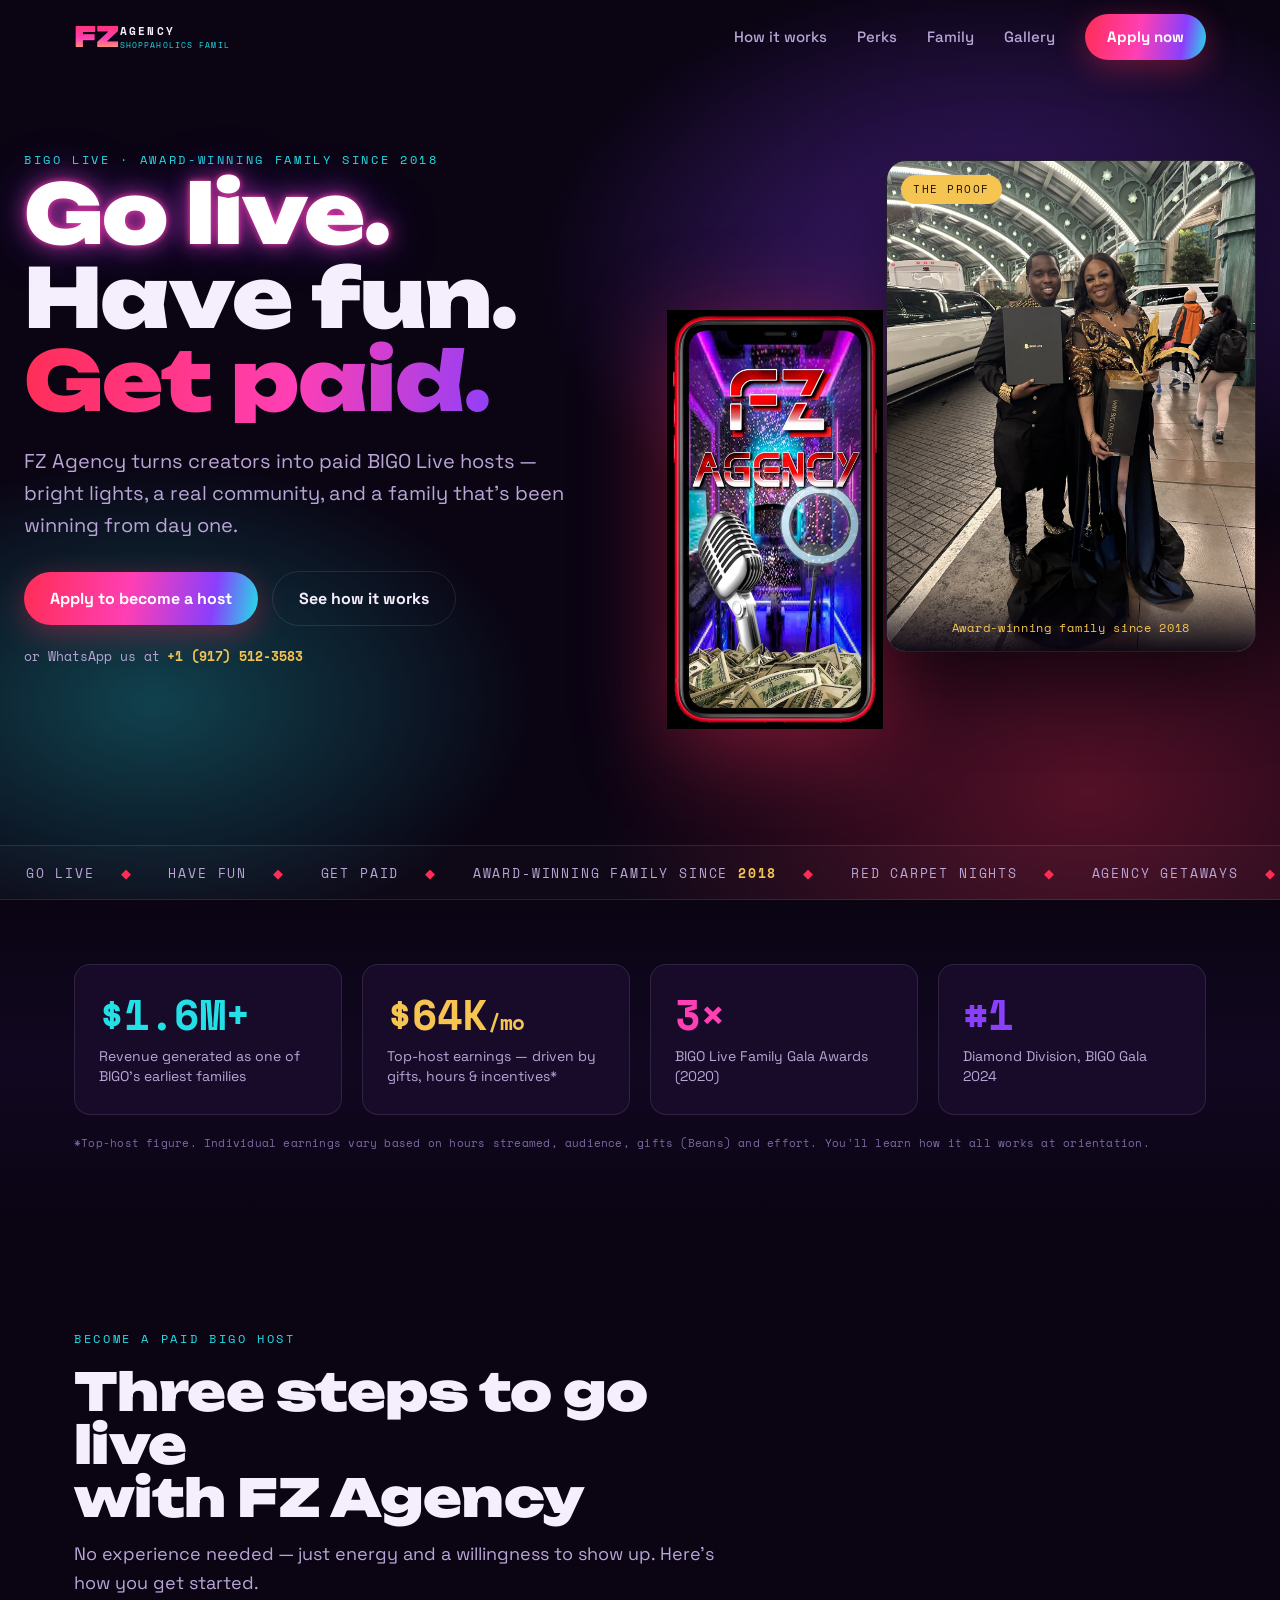
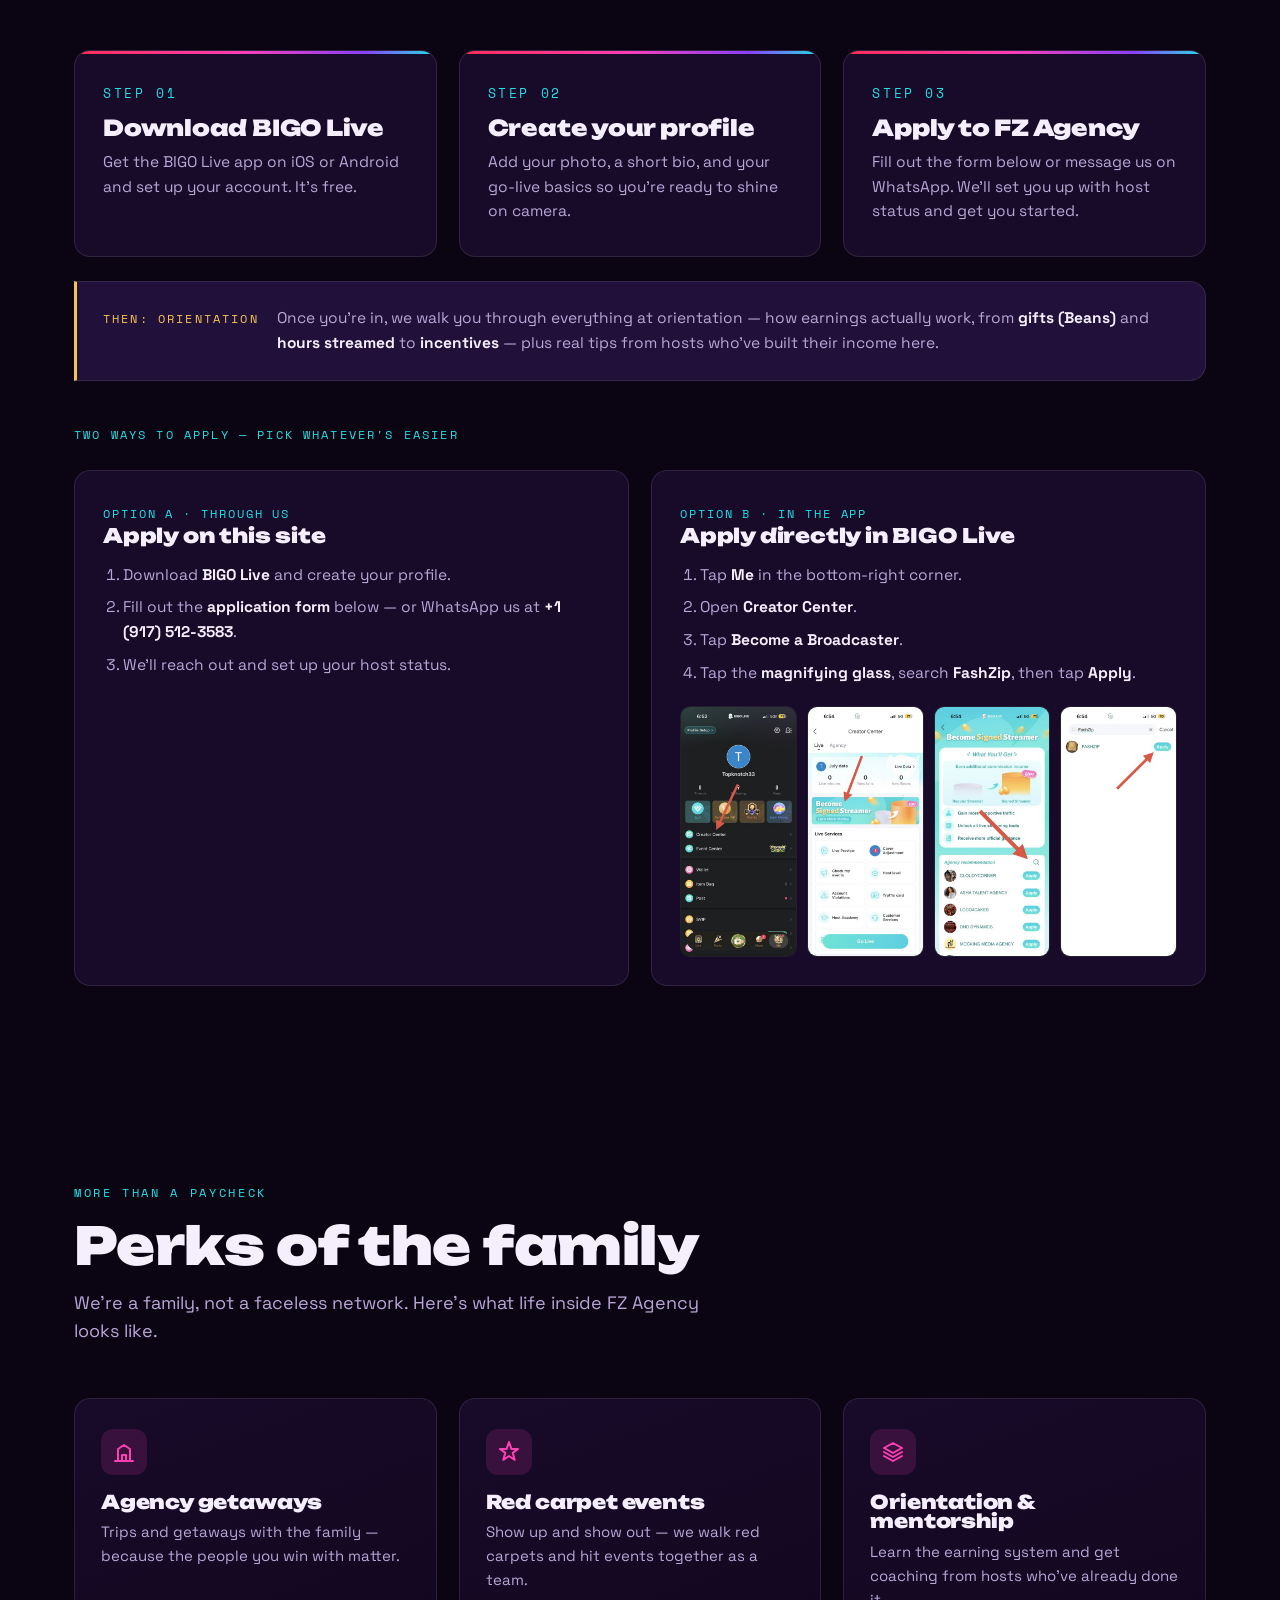
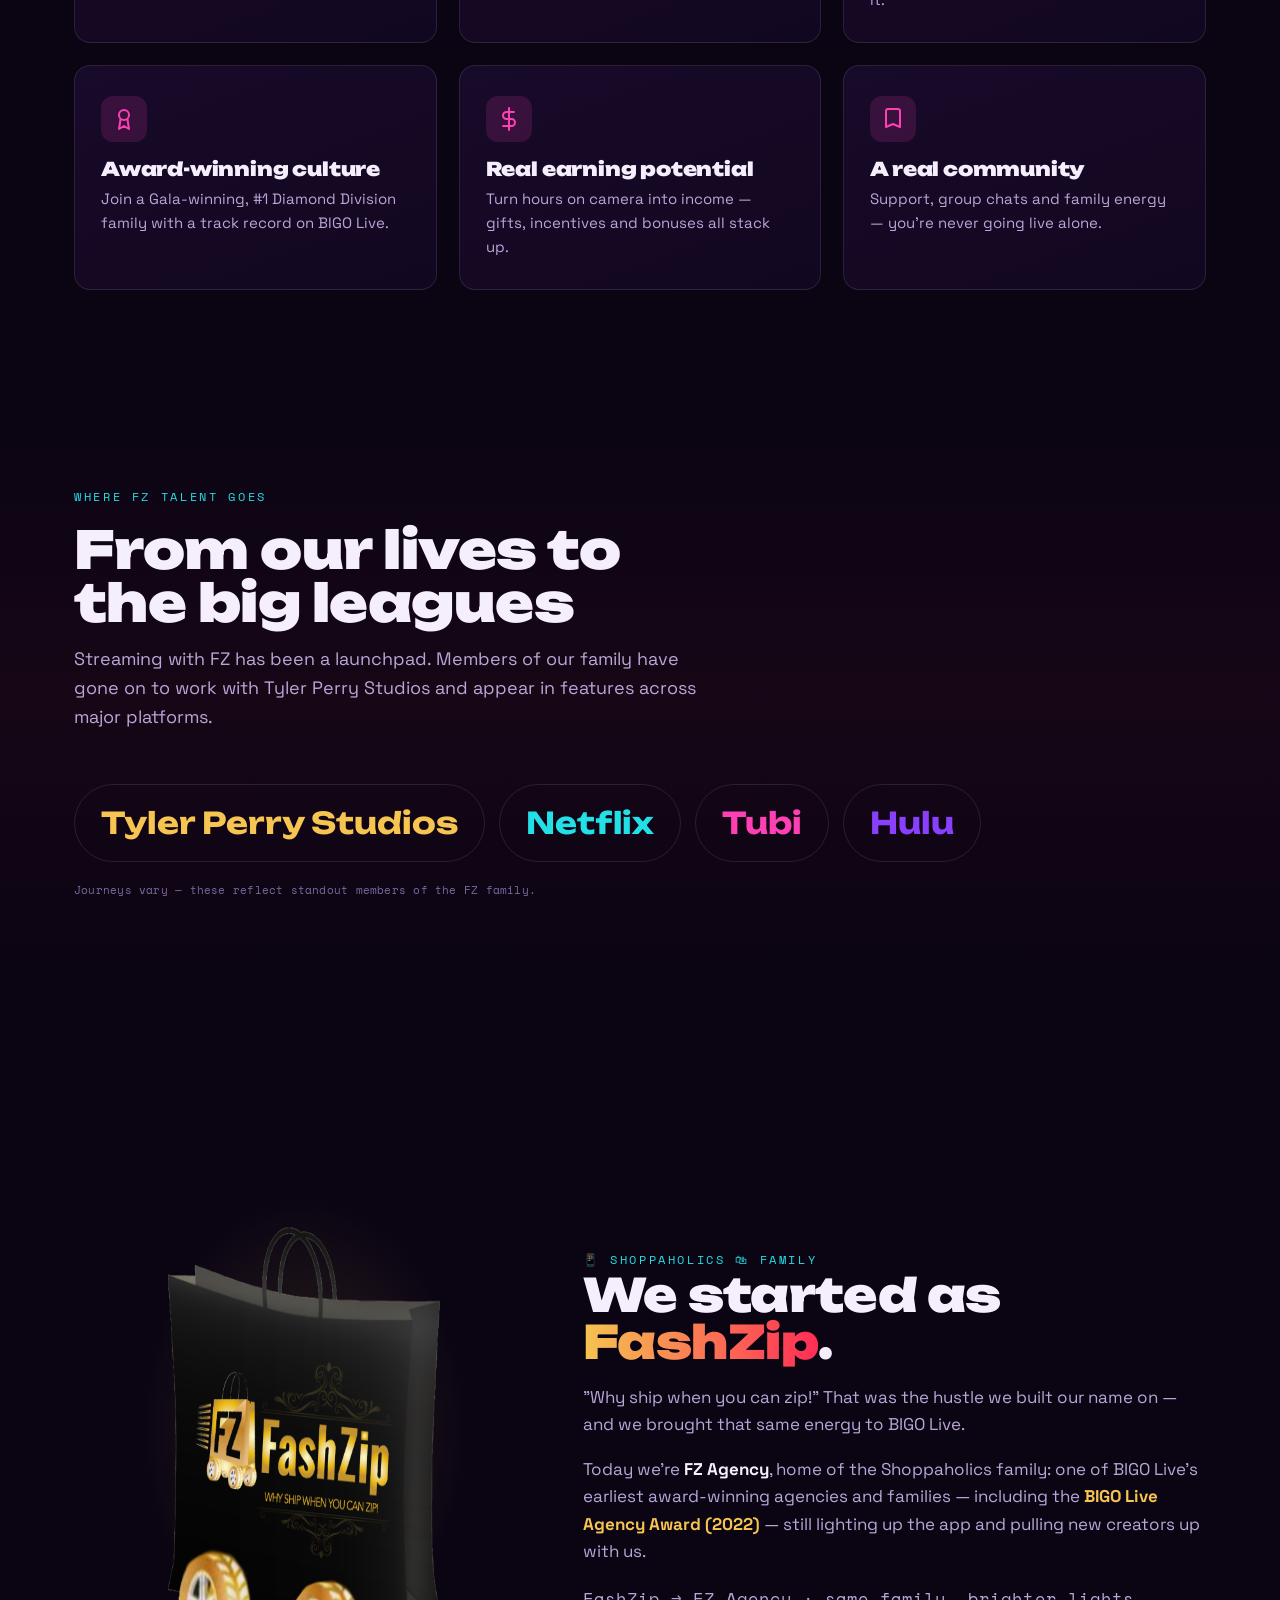
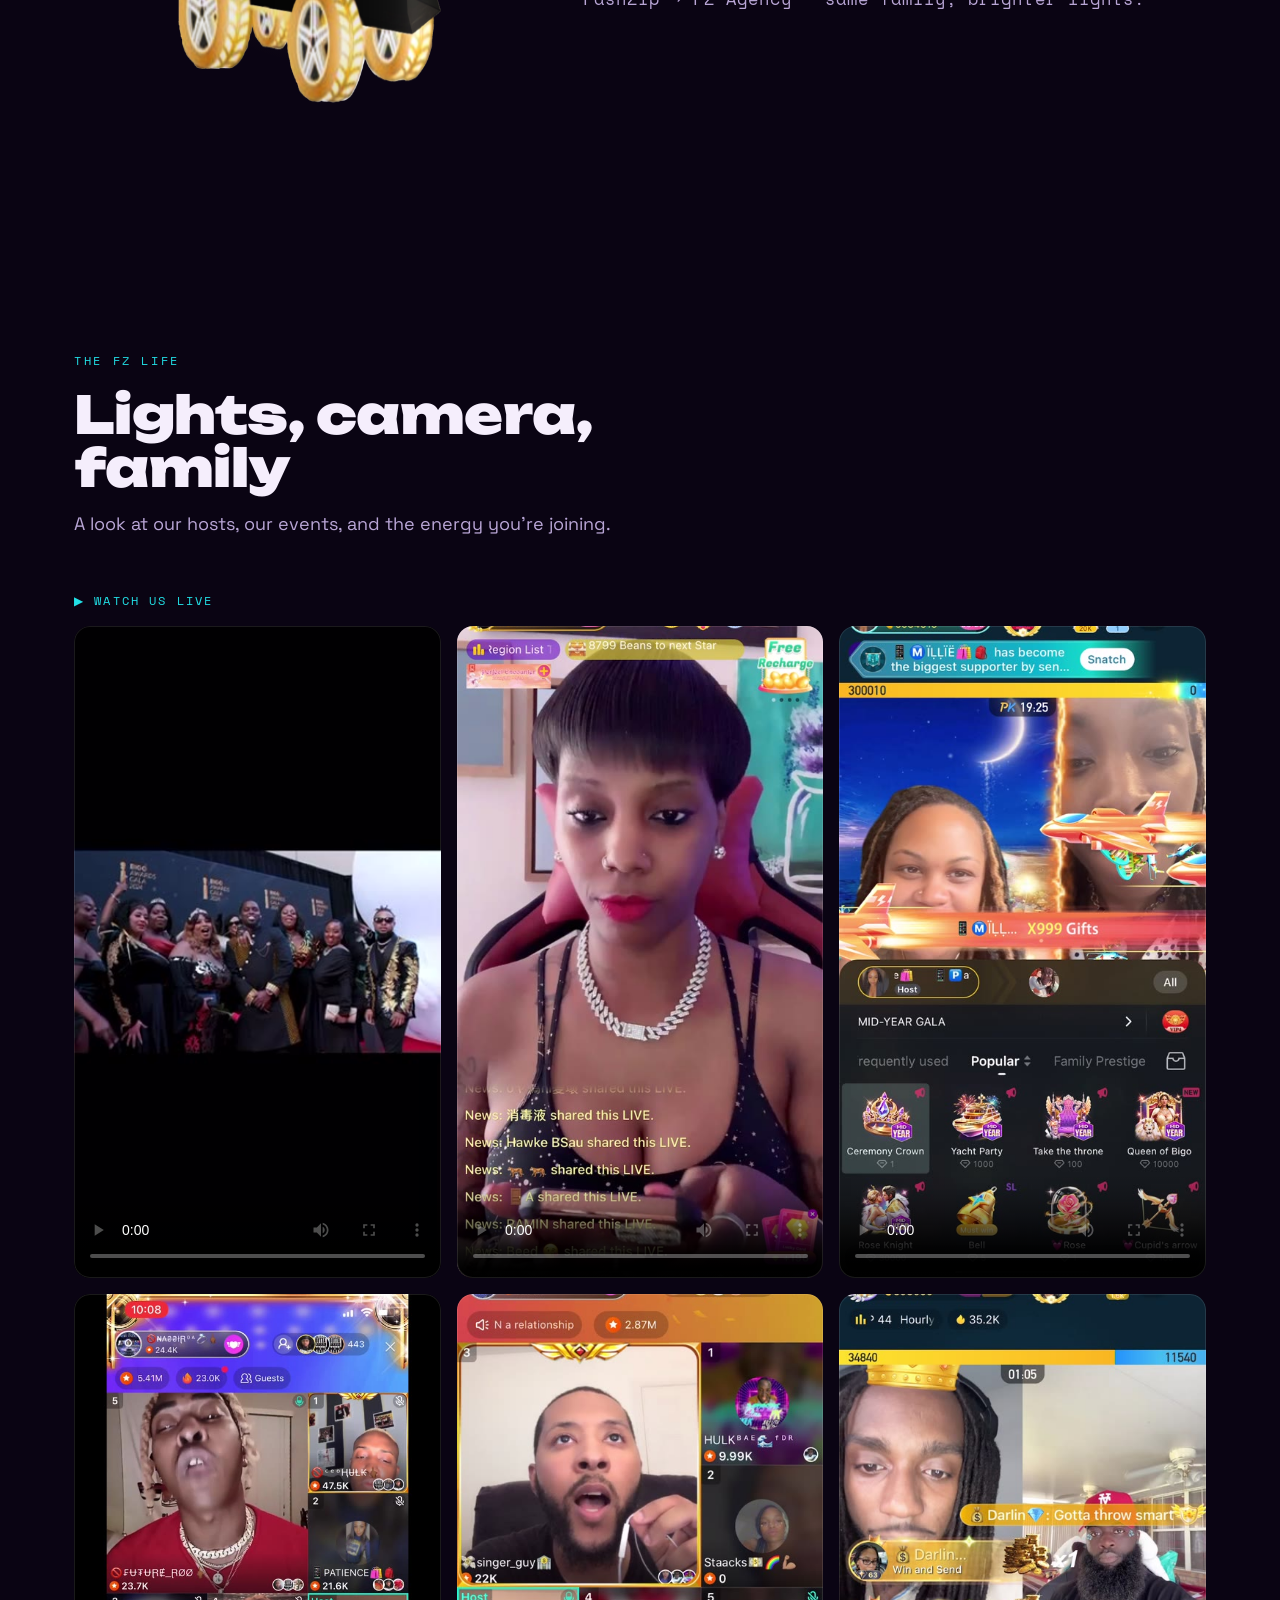
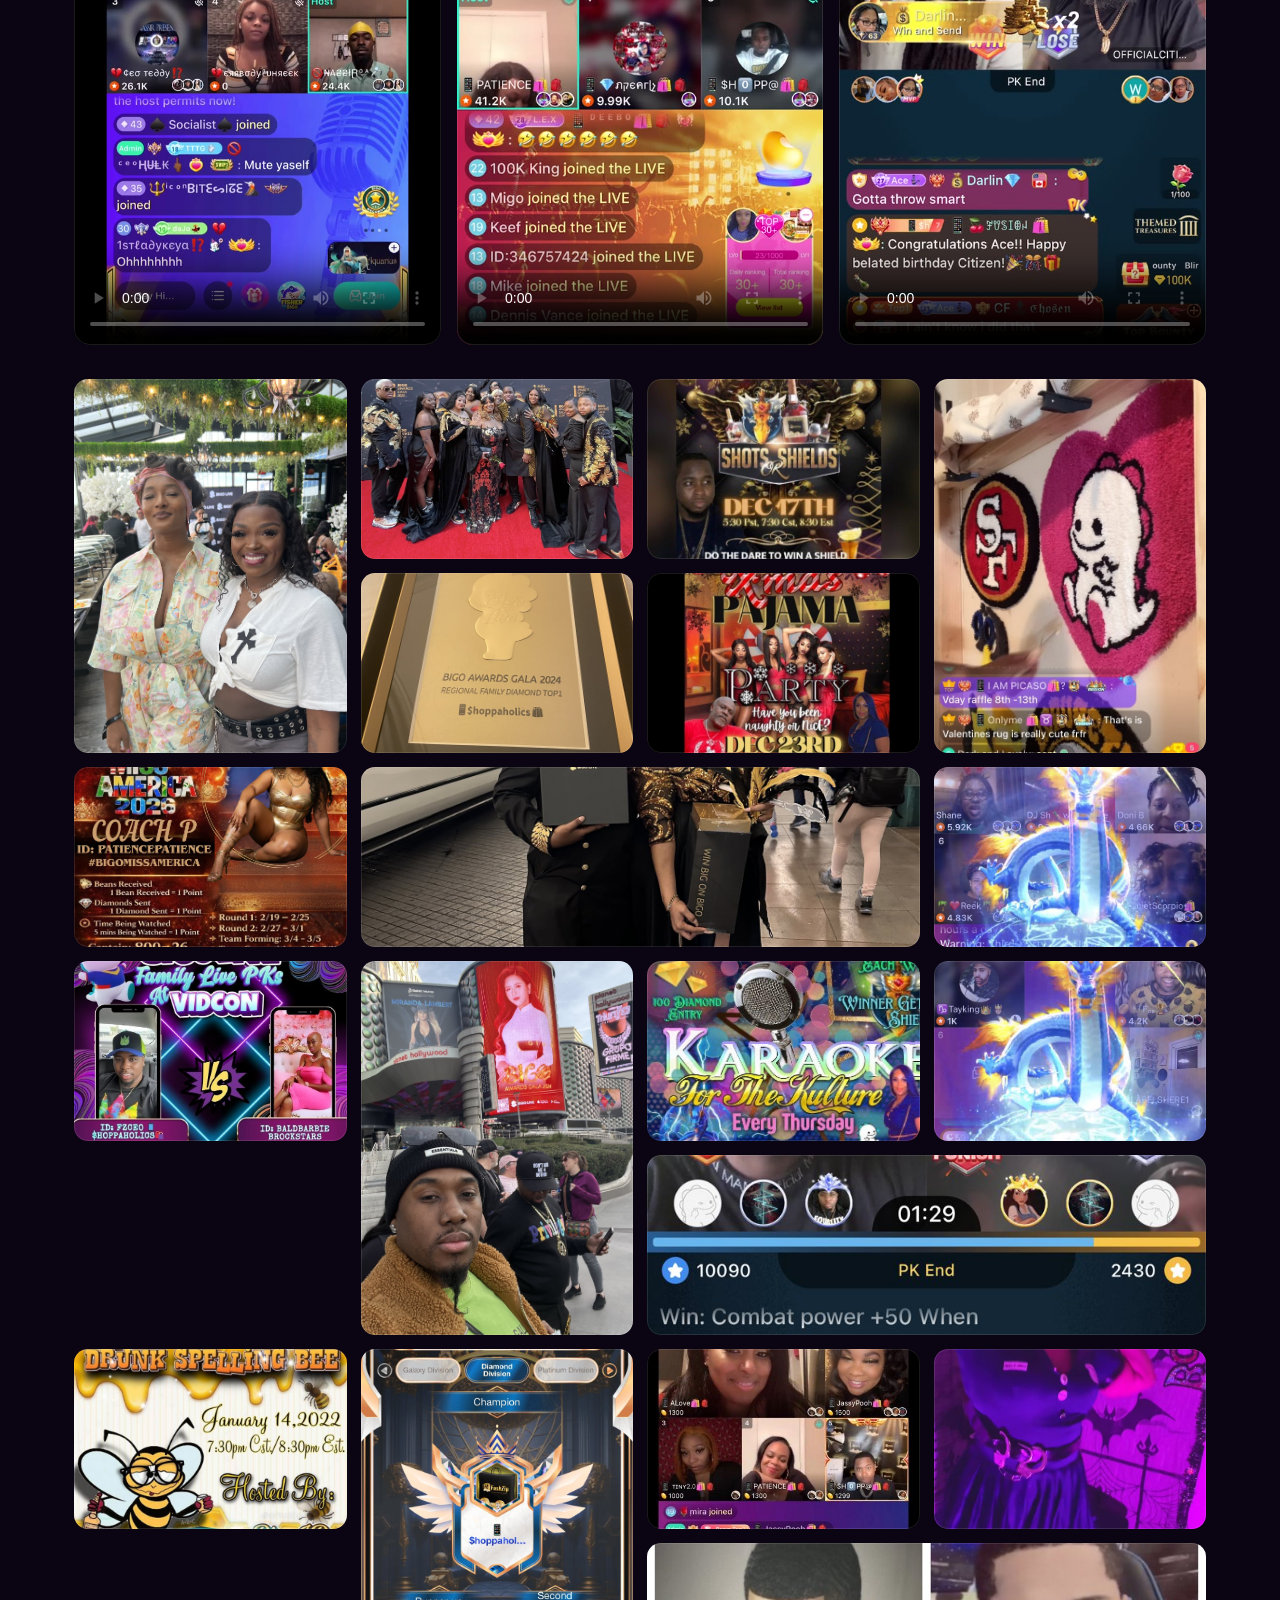
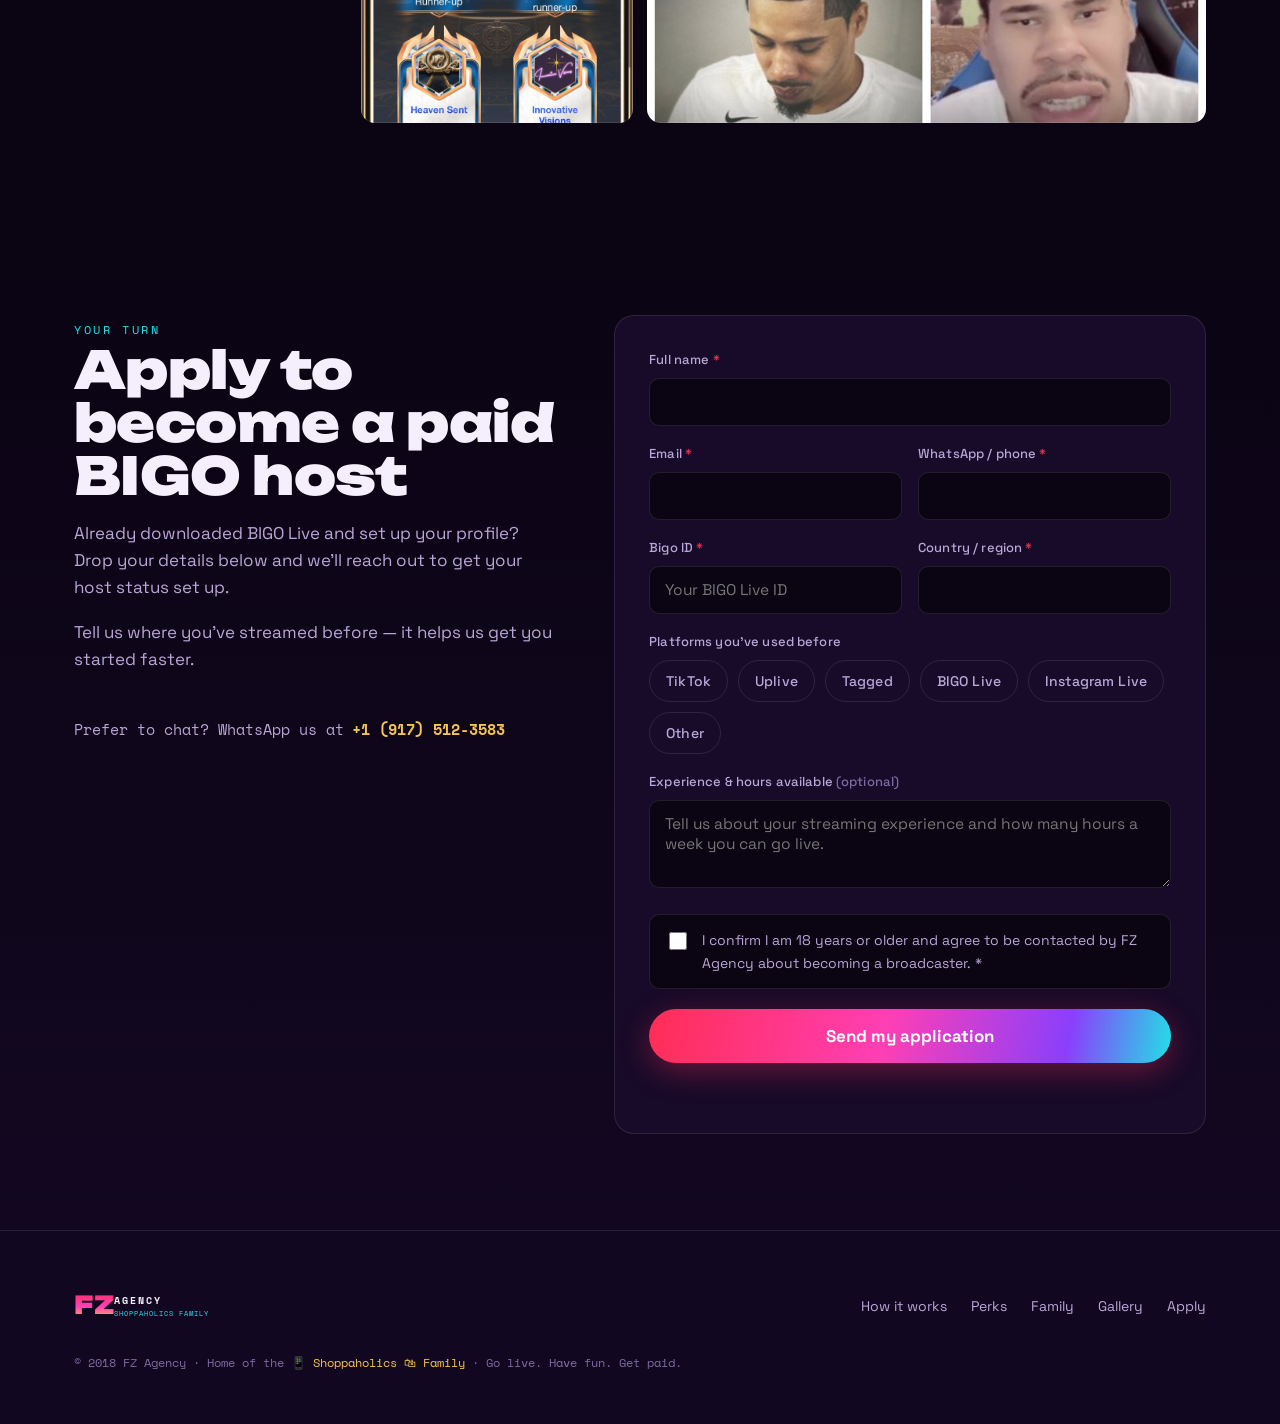
==== commit ccfc99df: "Add files via upload" ====
--- a/index.html
+++ b/index.html
@@ -549,8 +549,7 @@
         <span class="wa">Prefer to chat? WhatsApp us at <b>+1&nbsp;(917)&nbsp;512-3583</b></span>
       </div>
 
-      <!-- SETUP: replace YOUR_FORM_ID with your Formspree form ID (see README) -->
-      <form class="apply-form" id="applyForm" action="https://formspree.io/f/YOUR_FORM_ID" method="POST">
+      <form class="apply-form" id="applyForm" action="https://formspree.io/f/mzdlkozk" method="POST">
         <div class="field">
           <label for="name">Full name <span class="req">*</span></label>
           <input type="text" id="name" name="name" required autocomplete="name">
@@ -596,7 +595,6 @@
         </div>
         <button type="submit" class="btn btn-primary">Send my application</button>
         <div class="form-status" id="formStatus" role="status" aria-live="polite"></div>
-        <p class="setup-note">Owner setup: connect this form to Formspree (free) — see README.md before going live.</p>
       </form>
     </div>
   </div>
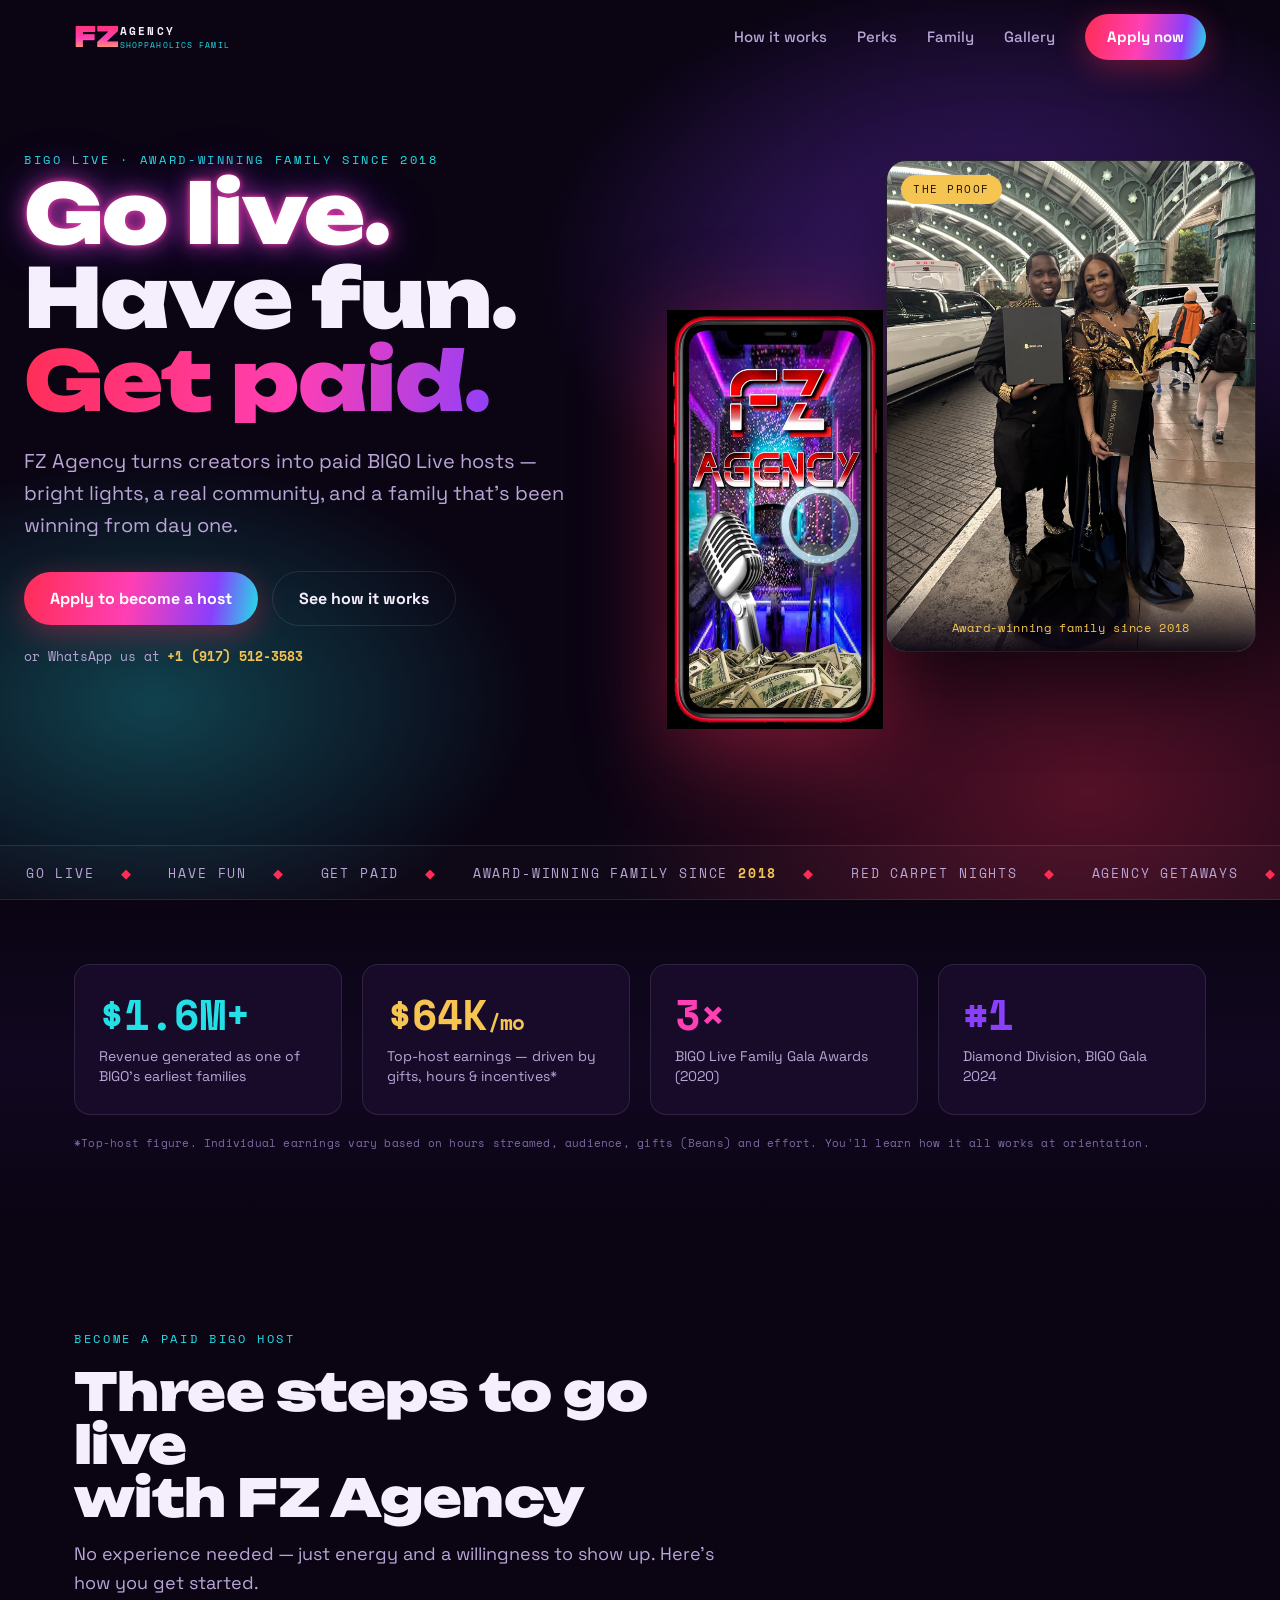
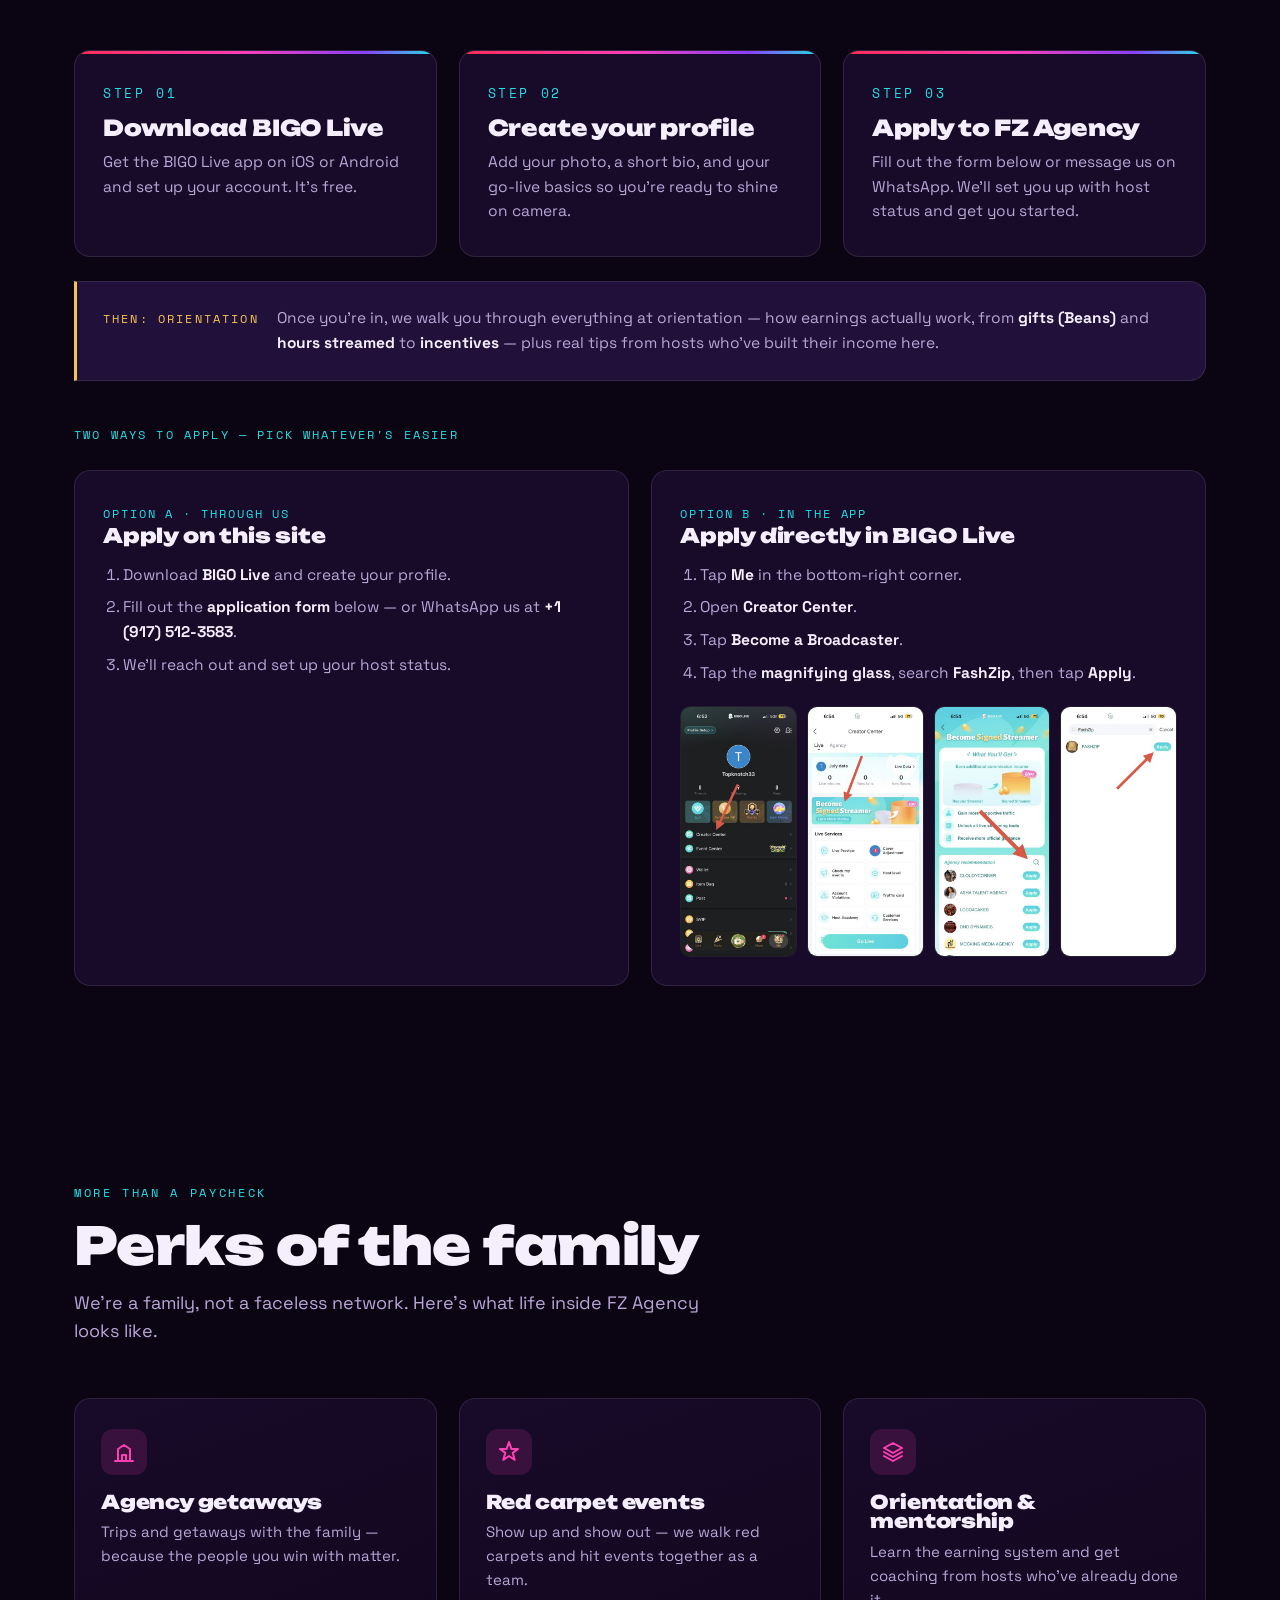
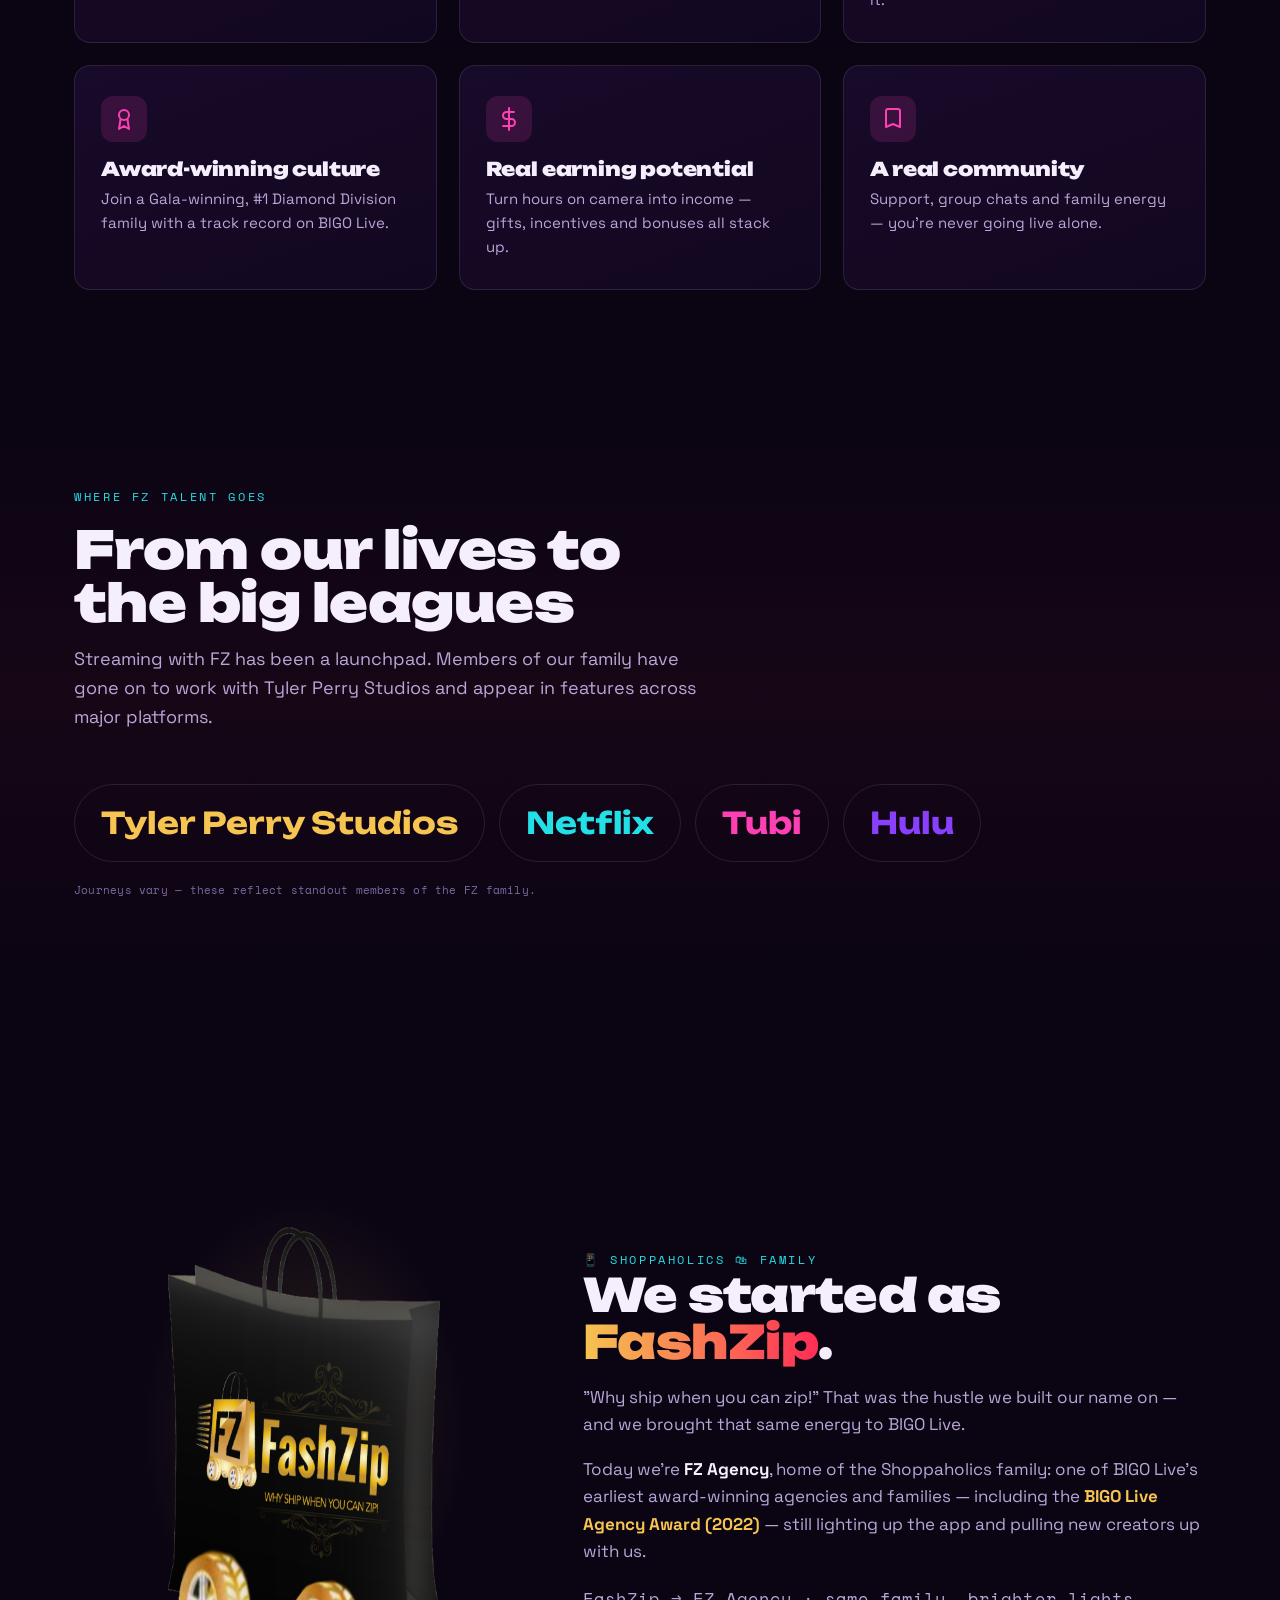
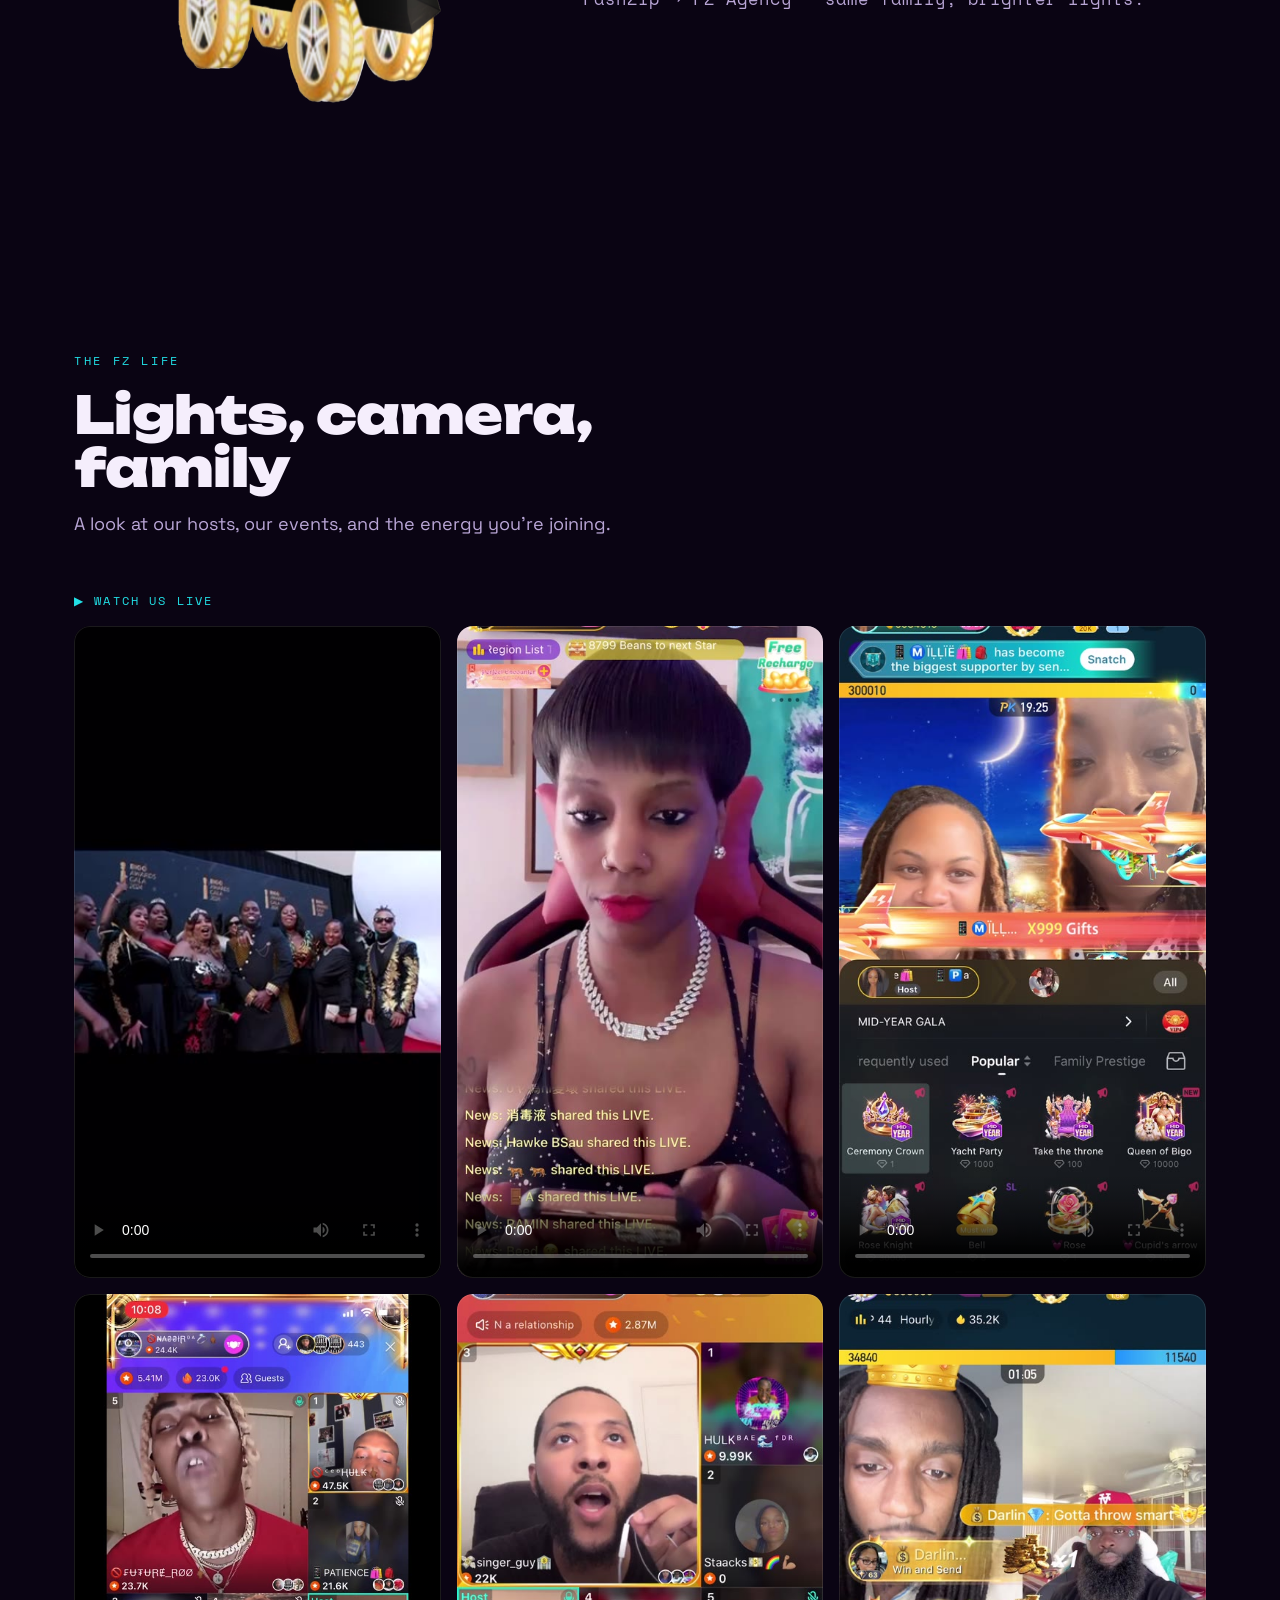
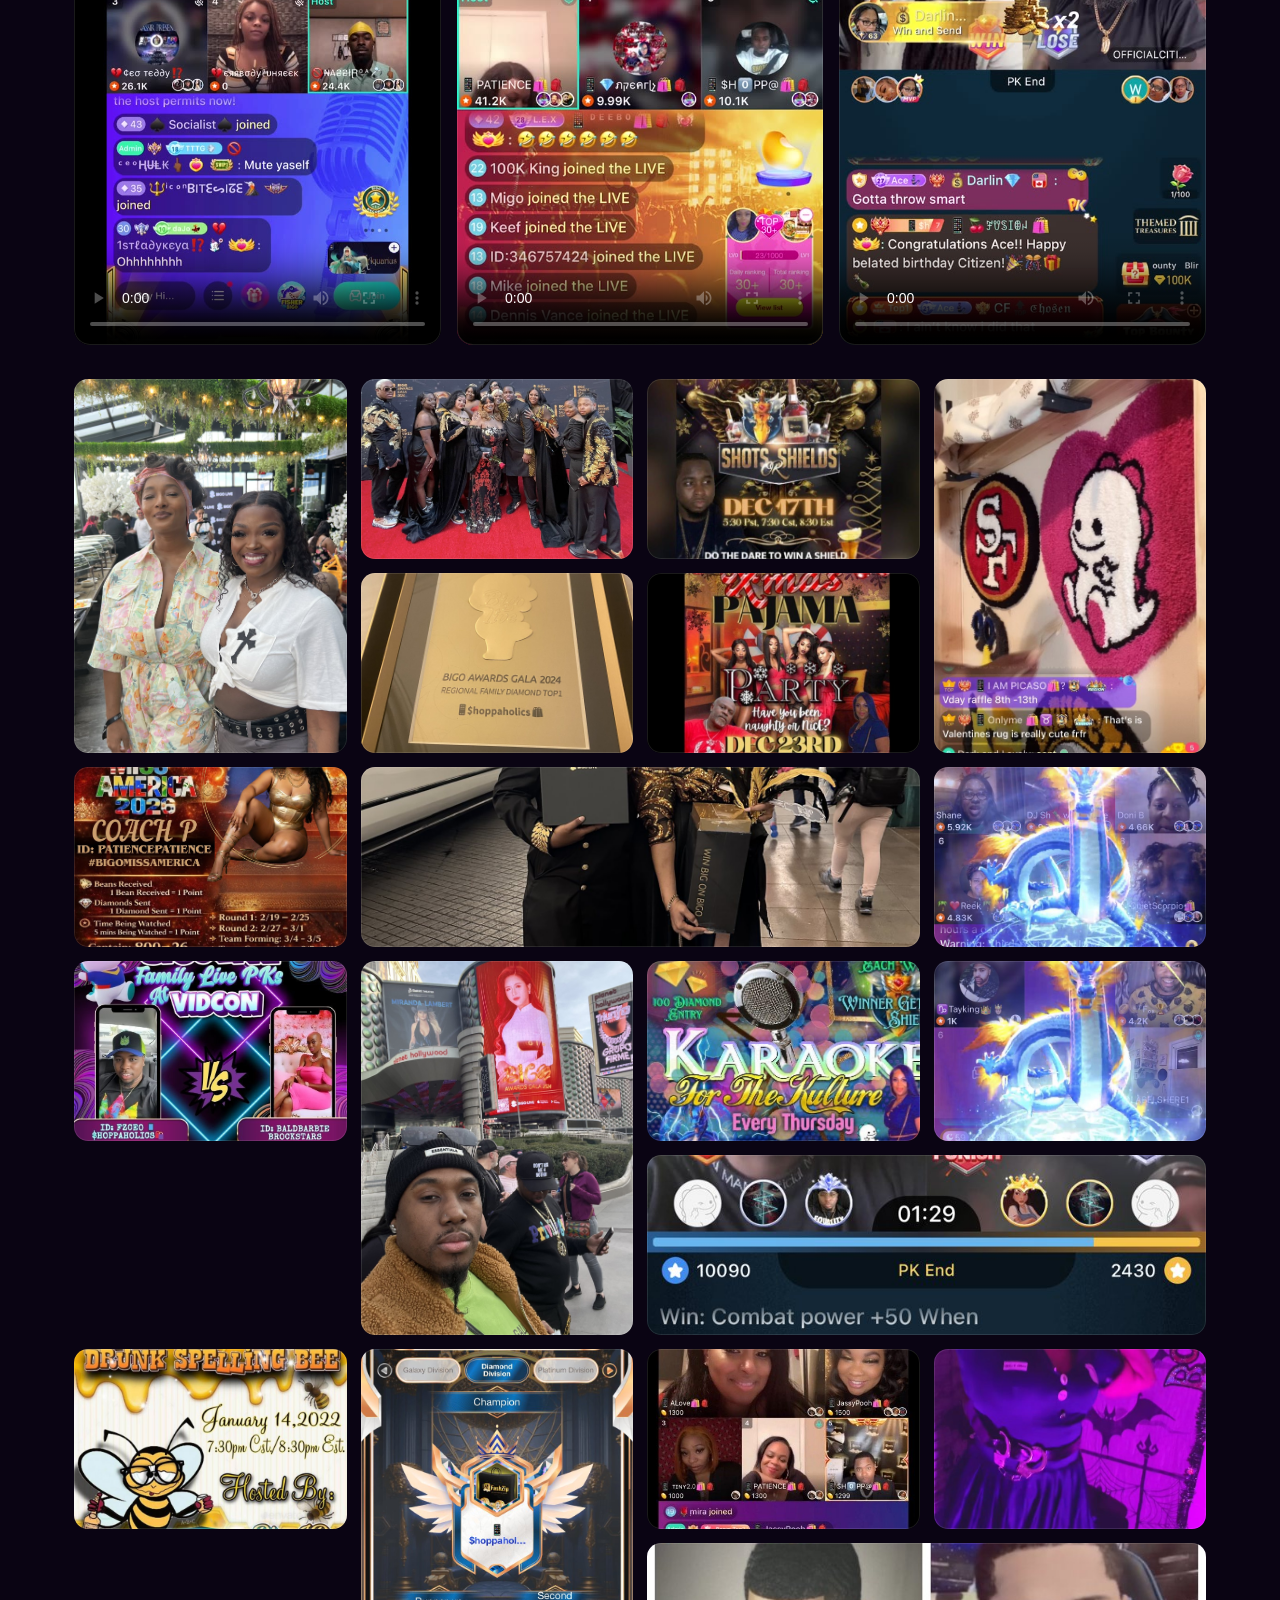
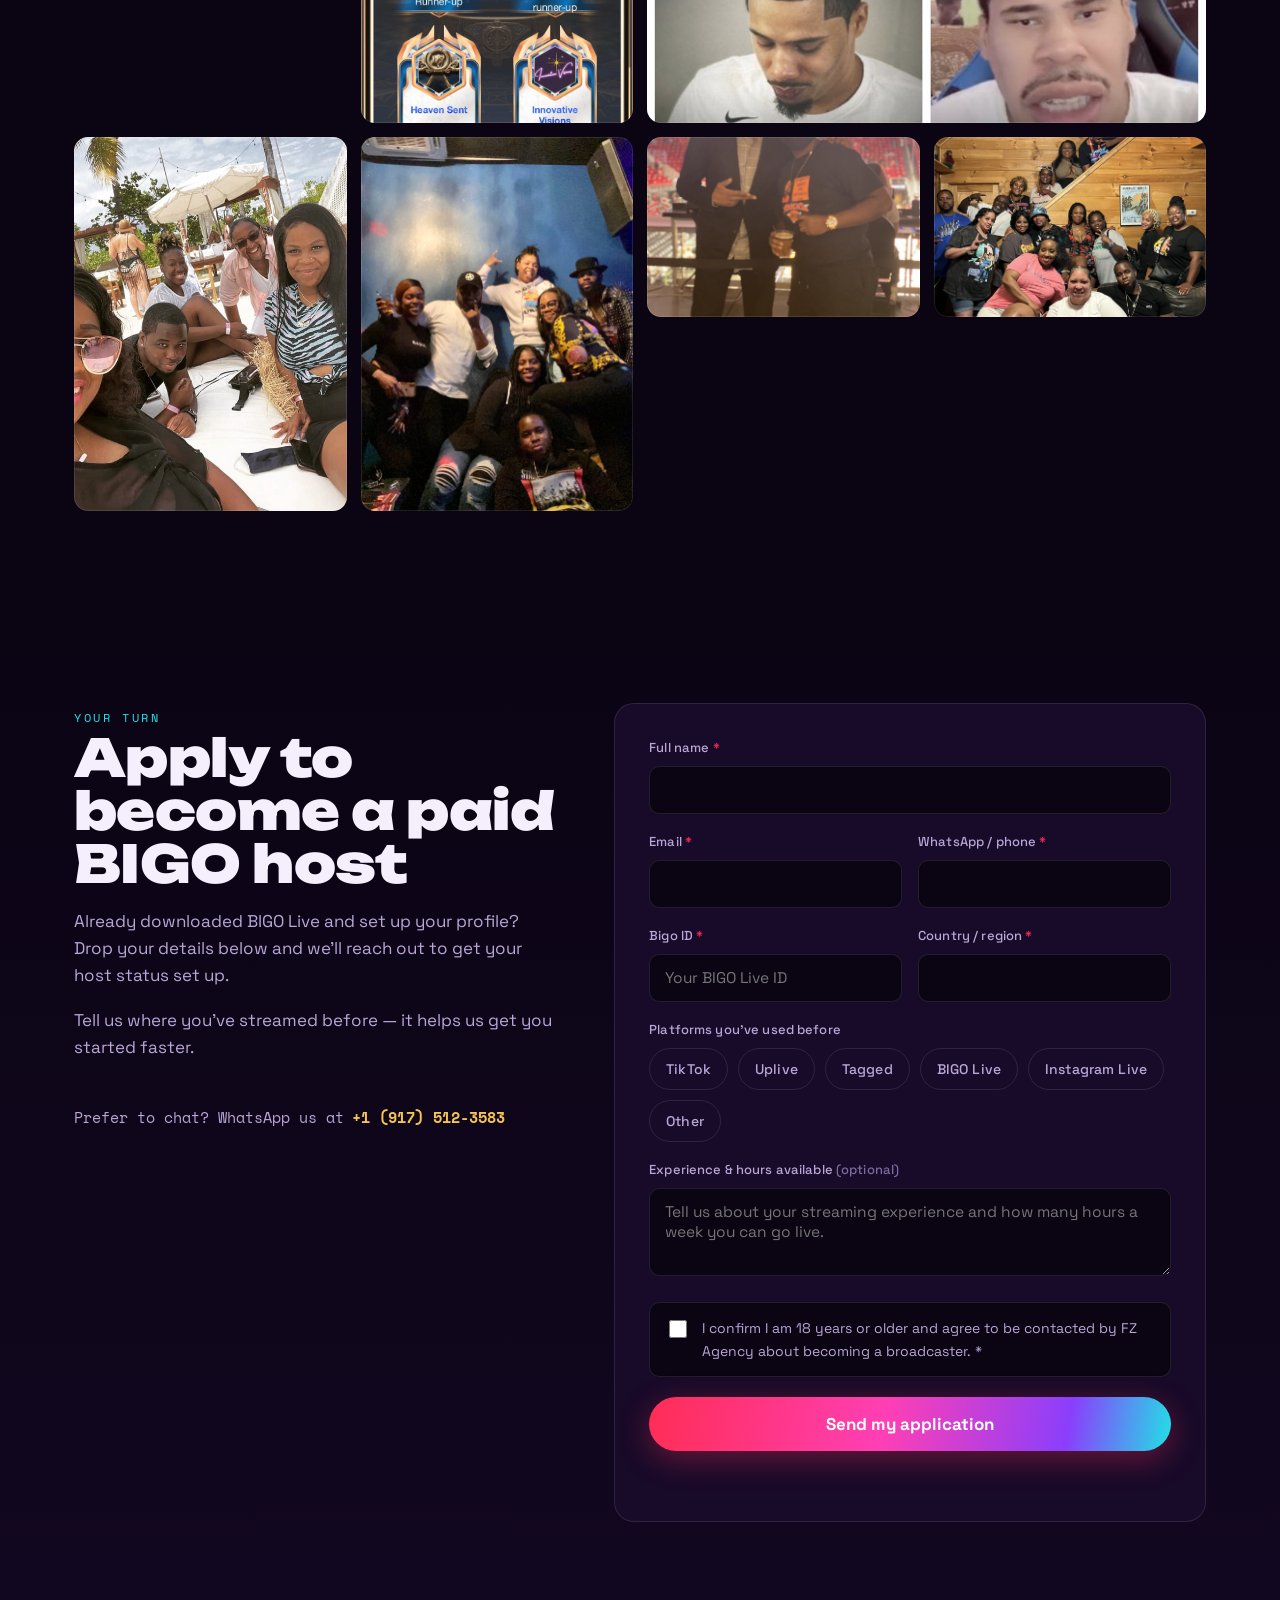
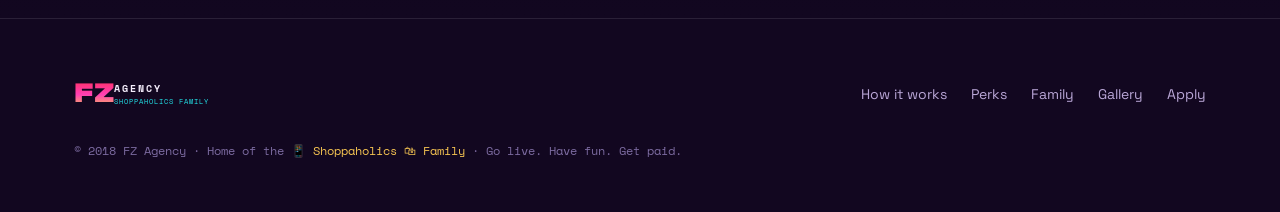
==== commit f7d0d68a: "Add files via upload" ====
--- a/index.html
+++ b/index.html
@@ -533,6 +533,10 @@
       <figure><img src="assets/img/promo-7.jpg" alt="FZ Agency moment" loading="lazy"></figure>
       <figure><img src="assets/img/promo-6.jpg" alt="FZ Agency promo" loading="lazy"></figure>
       <figure class="wide"><img src="assets/img/promo-8.jpg" alt="FZ Agency promo" loading="lazy"></figure>
+      <figure class="tall"><img src="assets/img/getaway-1.jpg" alt="FZ Agency family getaway" loading="lazy"></figure>
+      <figure class="tall"><img src="assets/img/event-3.jpg" alt="FZ Agency event night" loading="lazy"></figure>
+      <figure><img src="assets/img/getaway-2.jpg" alt="FZ Agency family getaway" loading="lazy"></figure>
+      <figure><img src="assets/img/event-4.jpg" alt="FZ Agency event night" loading="lazy"></figure>
     </div>
   </div>
 </section>
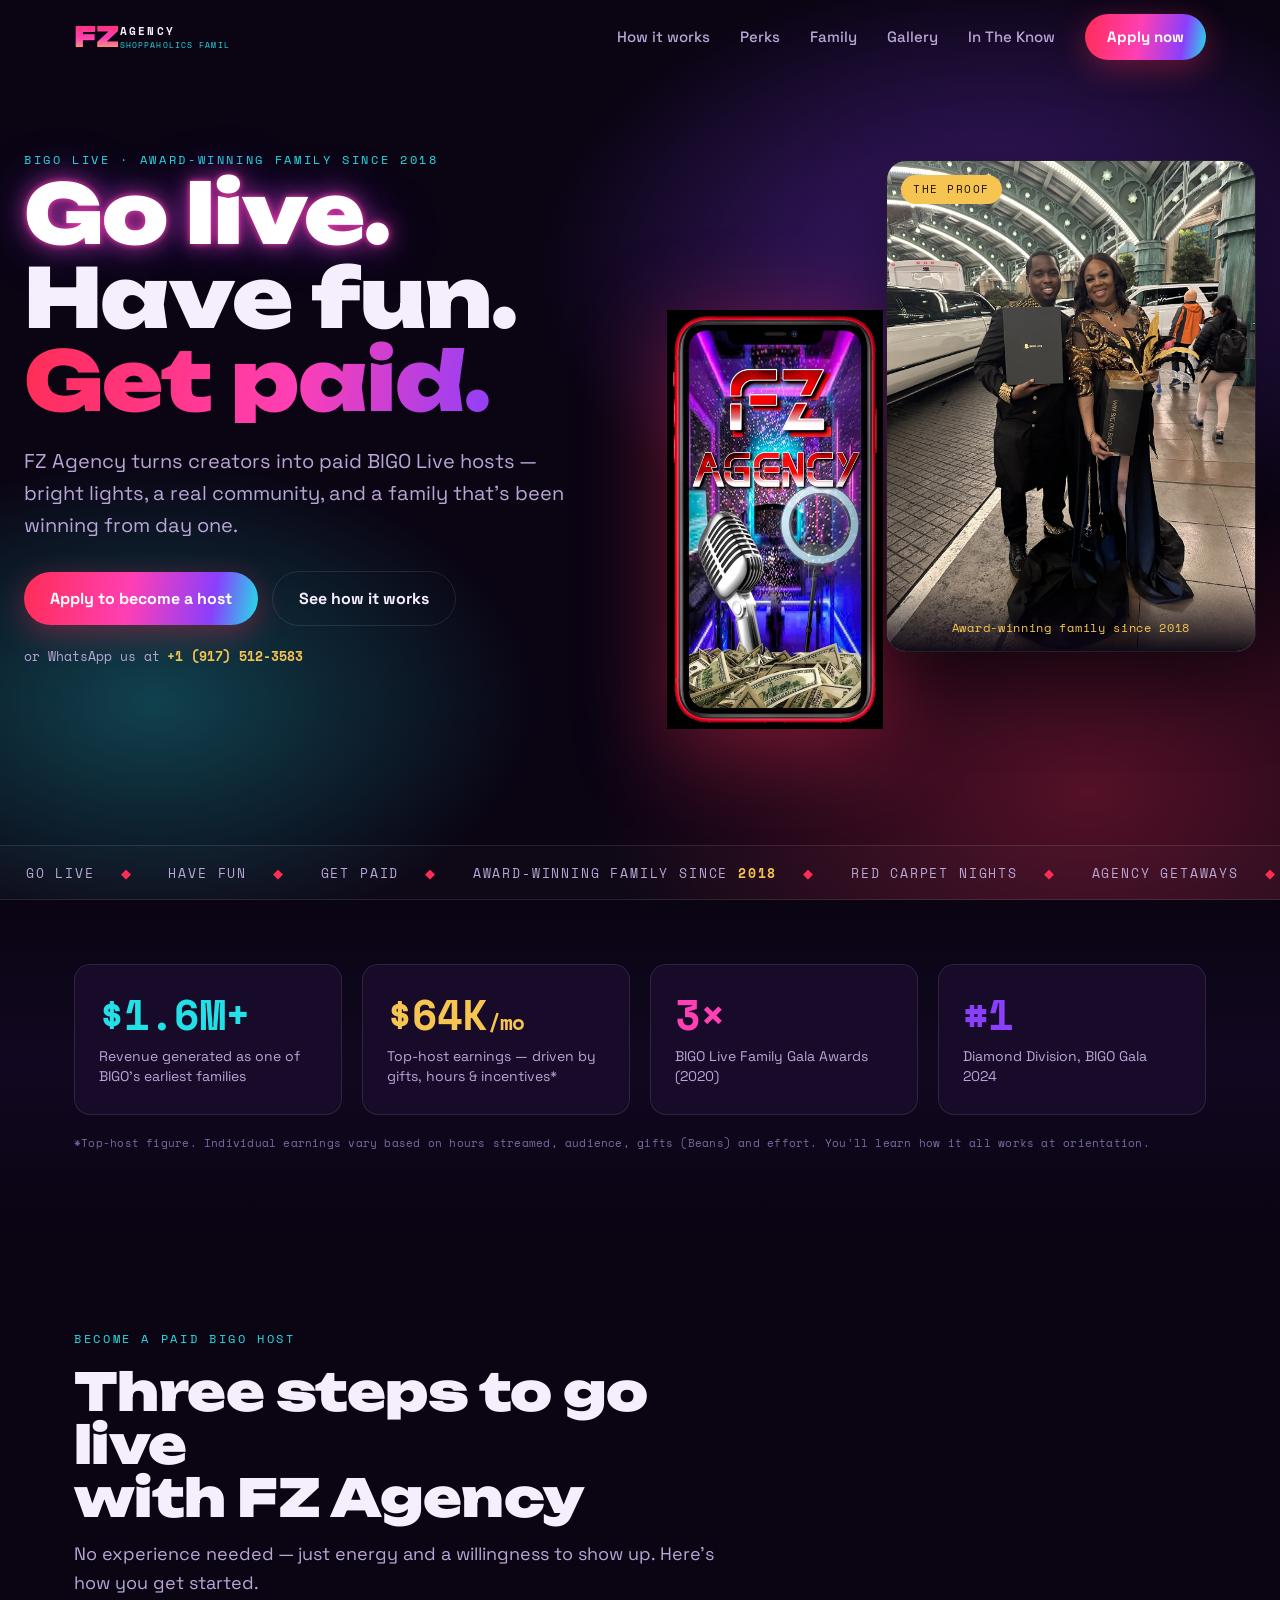
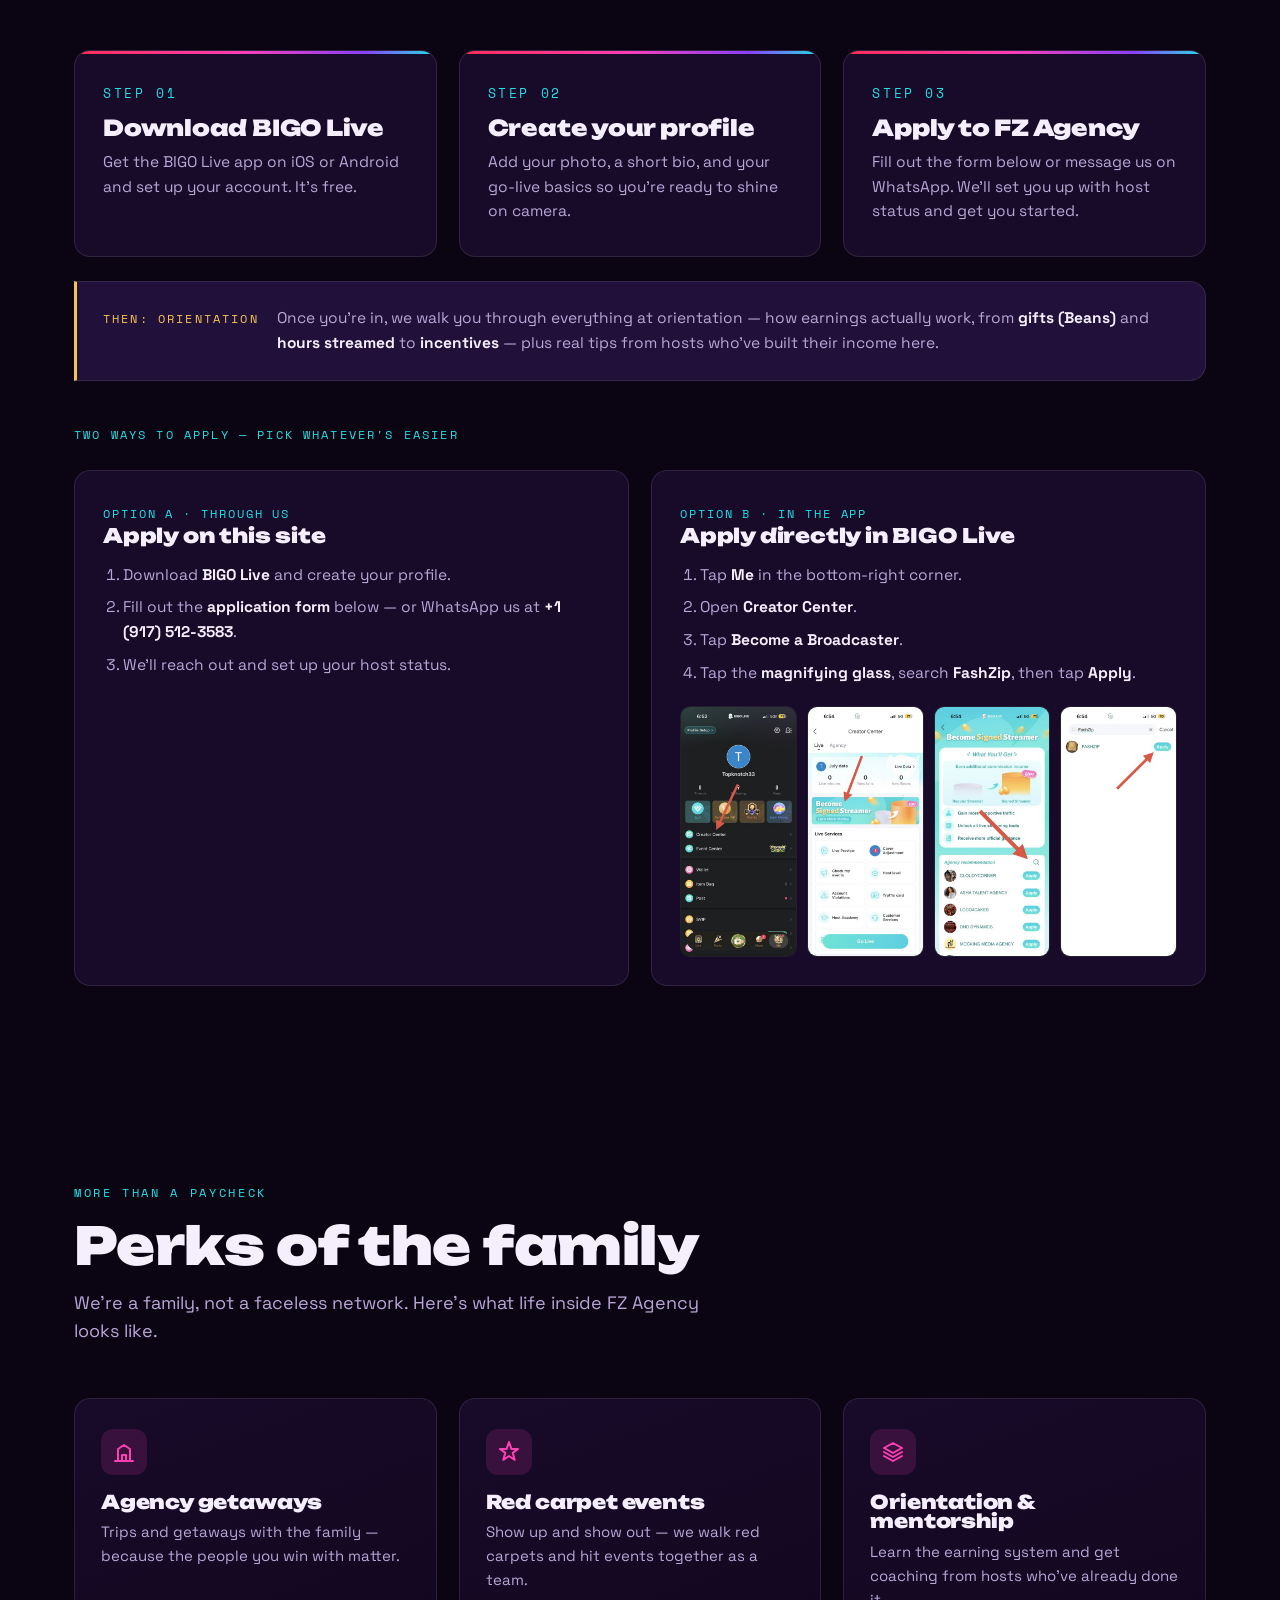
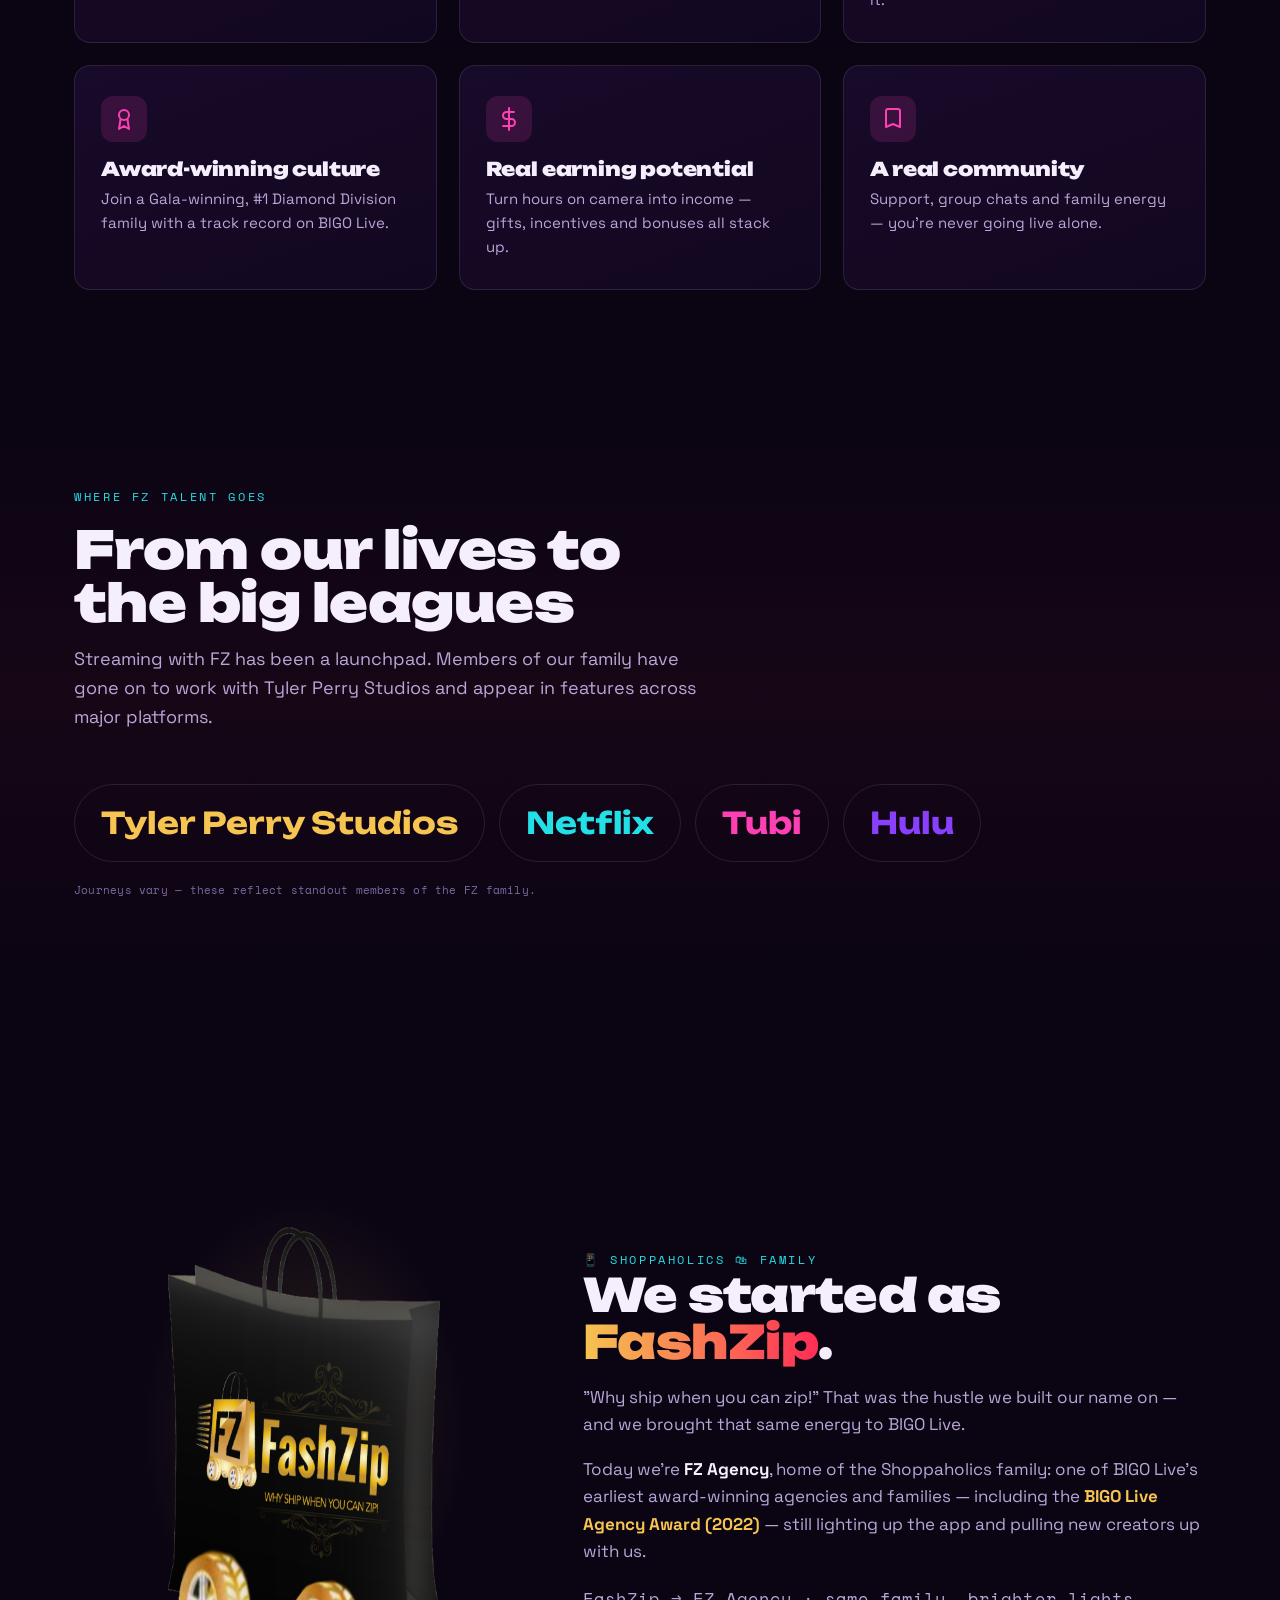
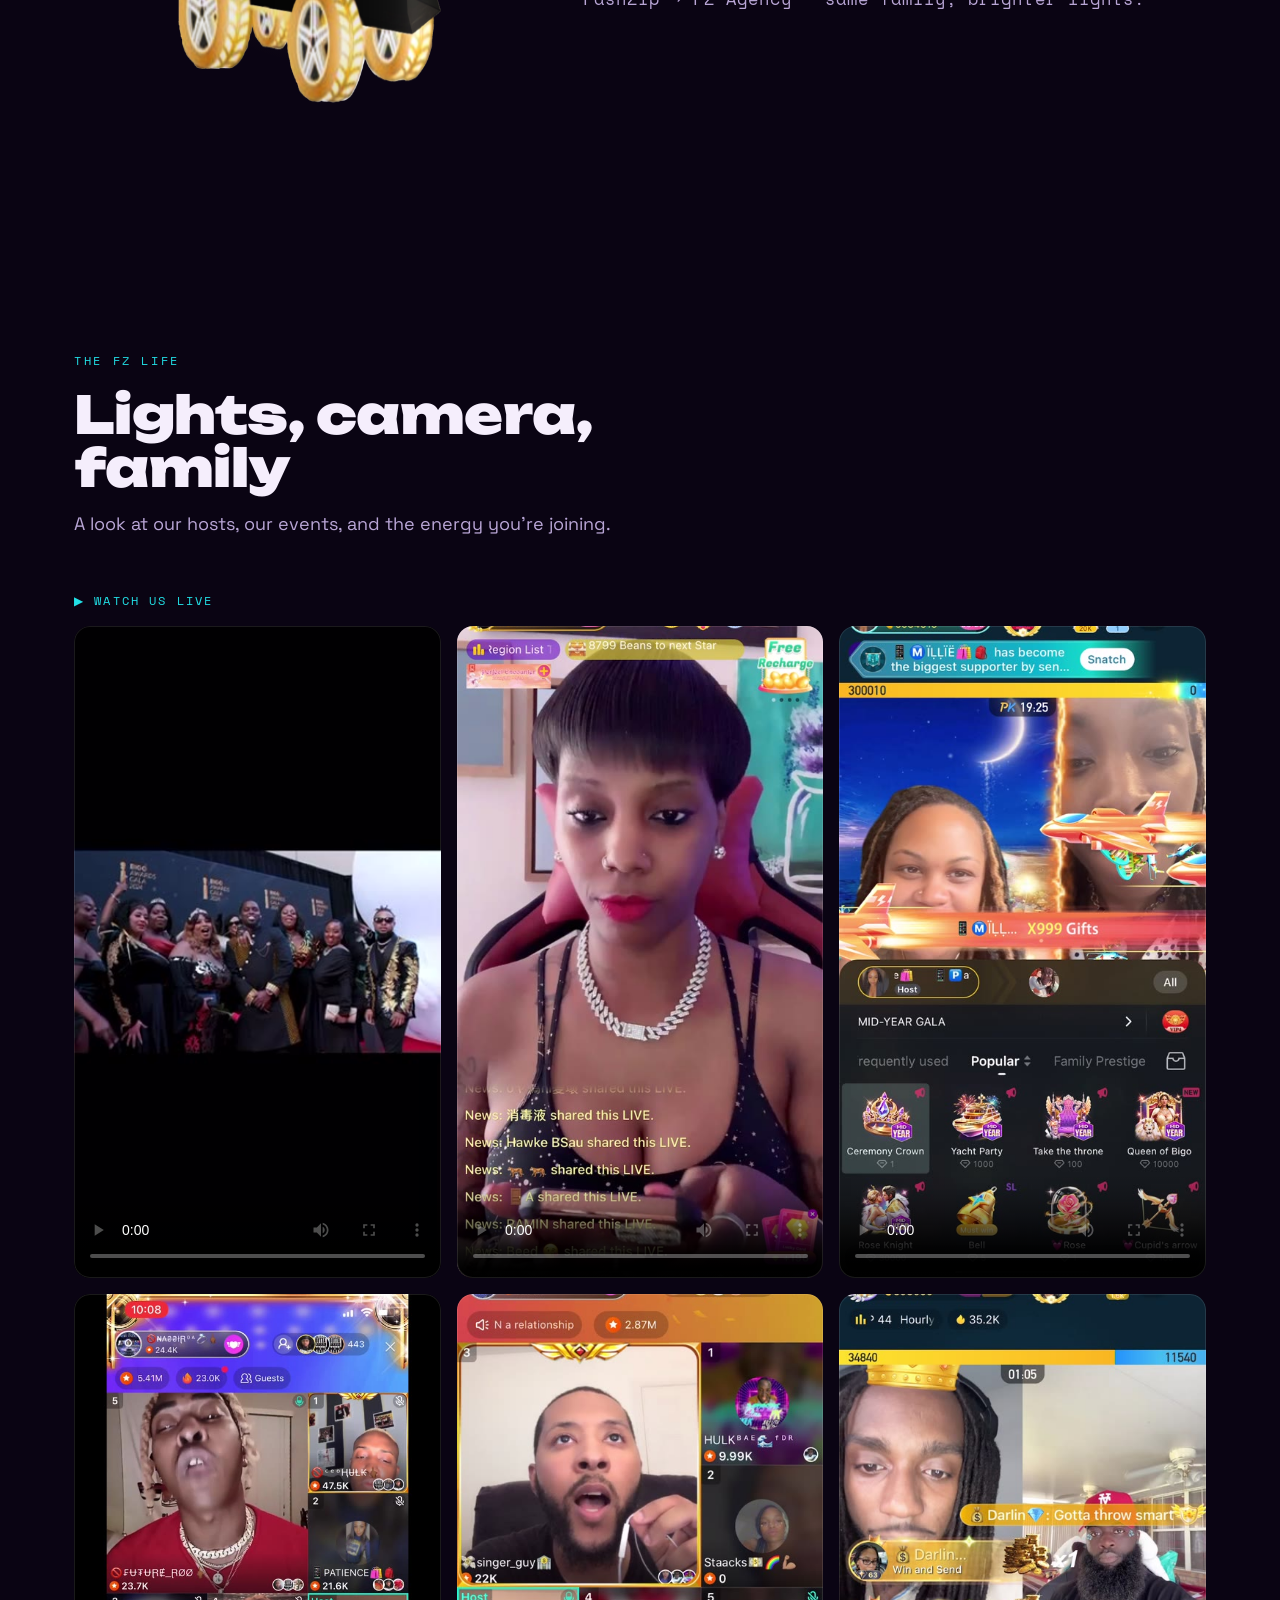
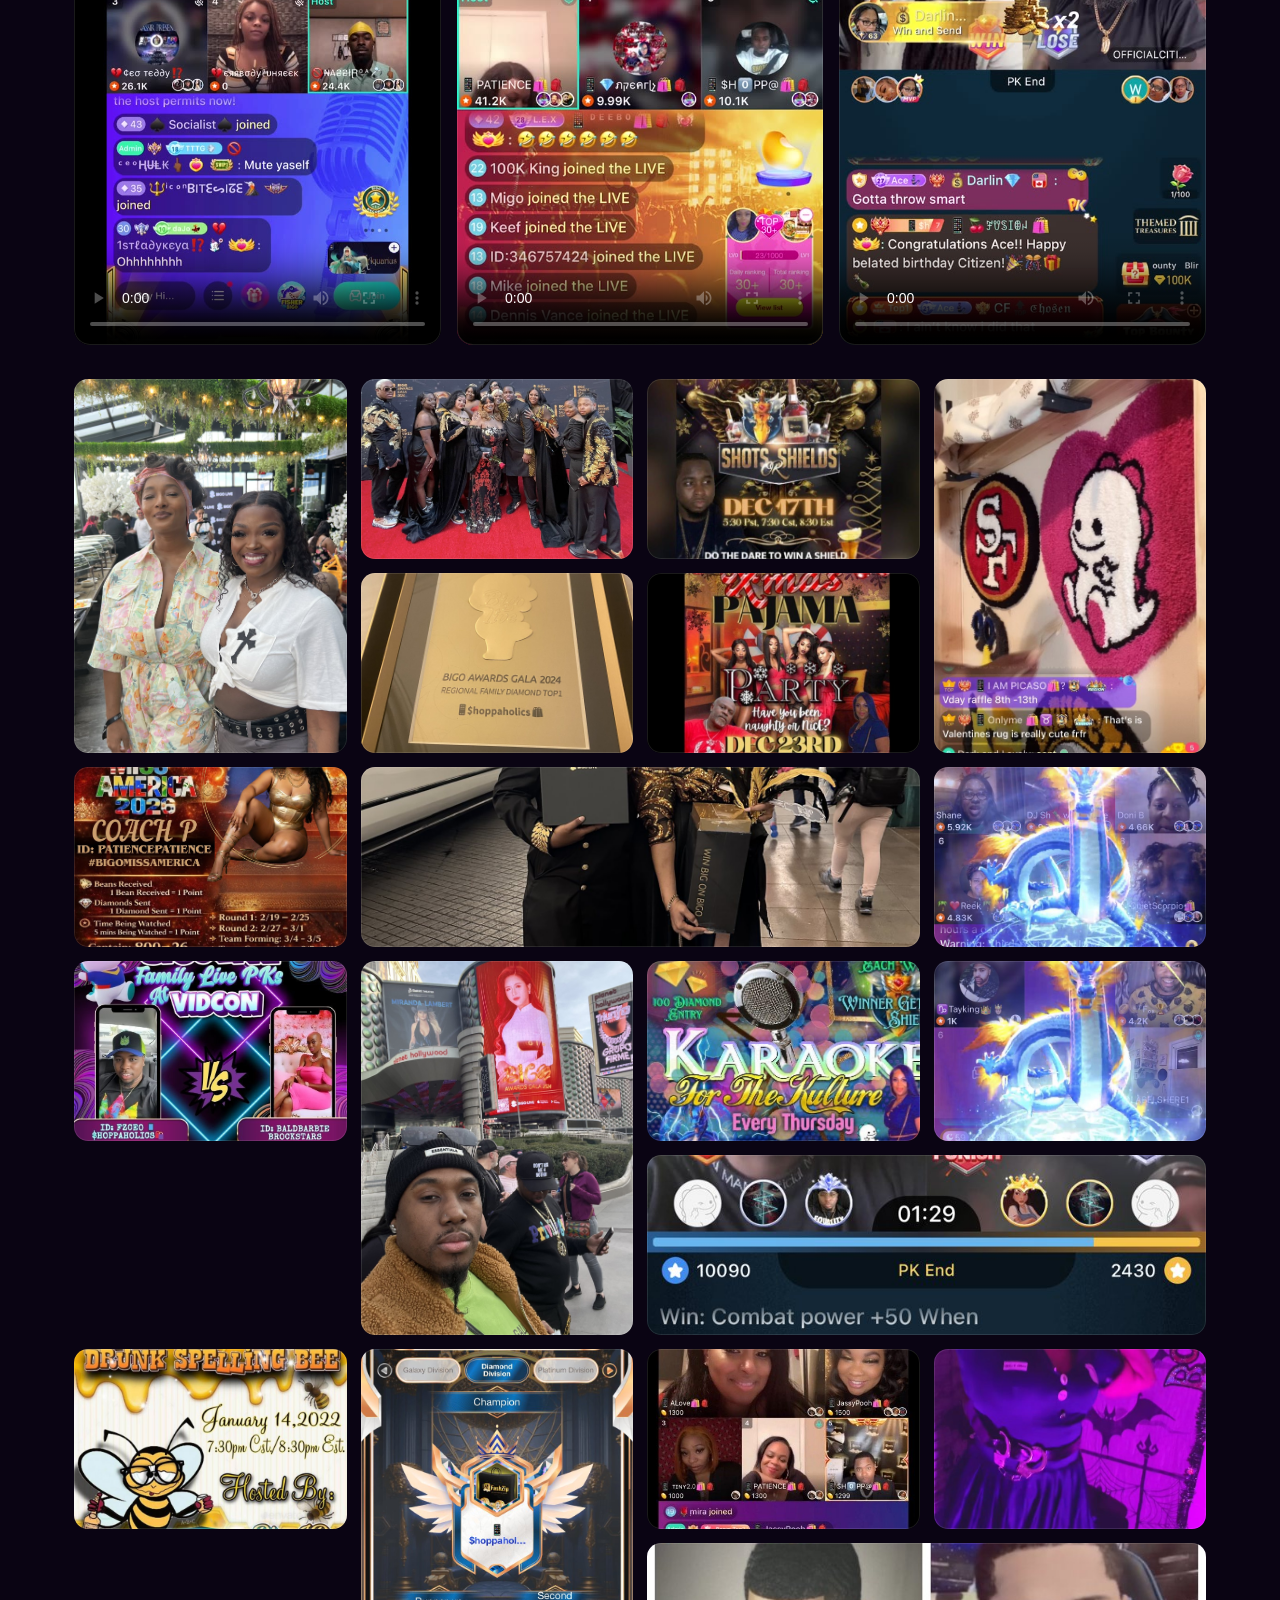
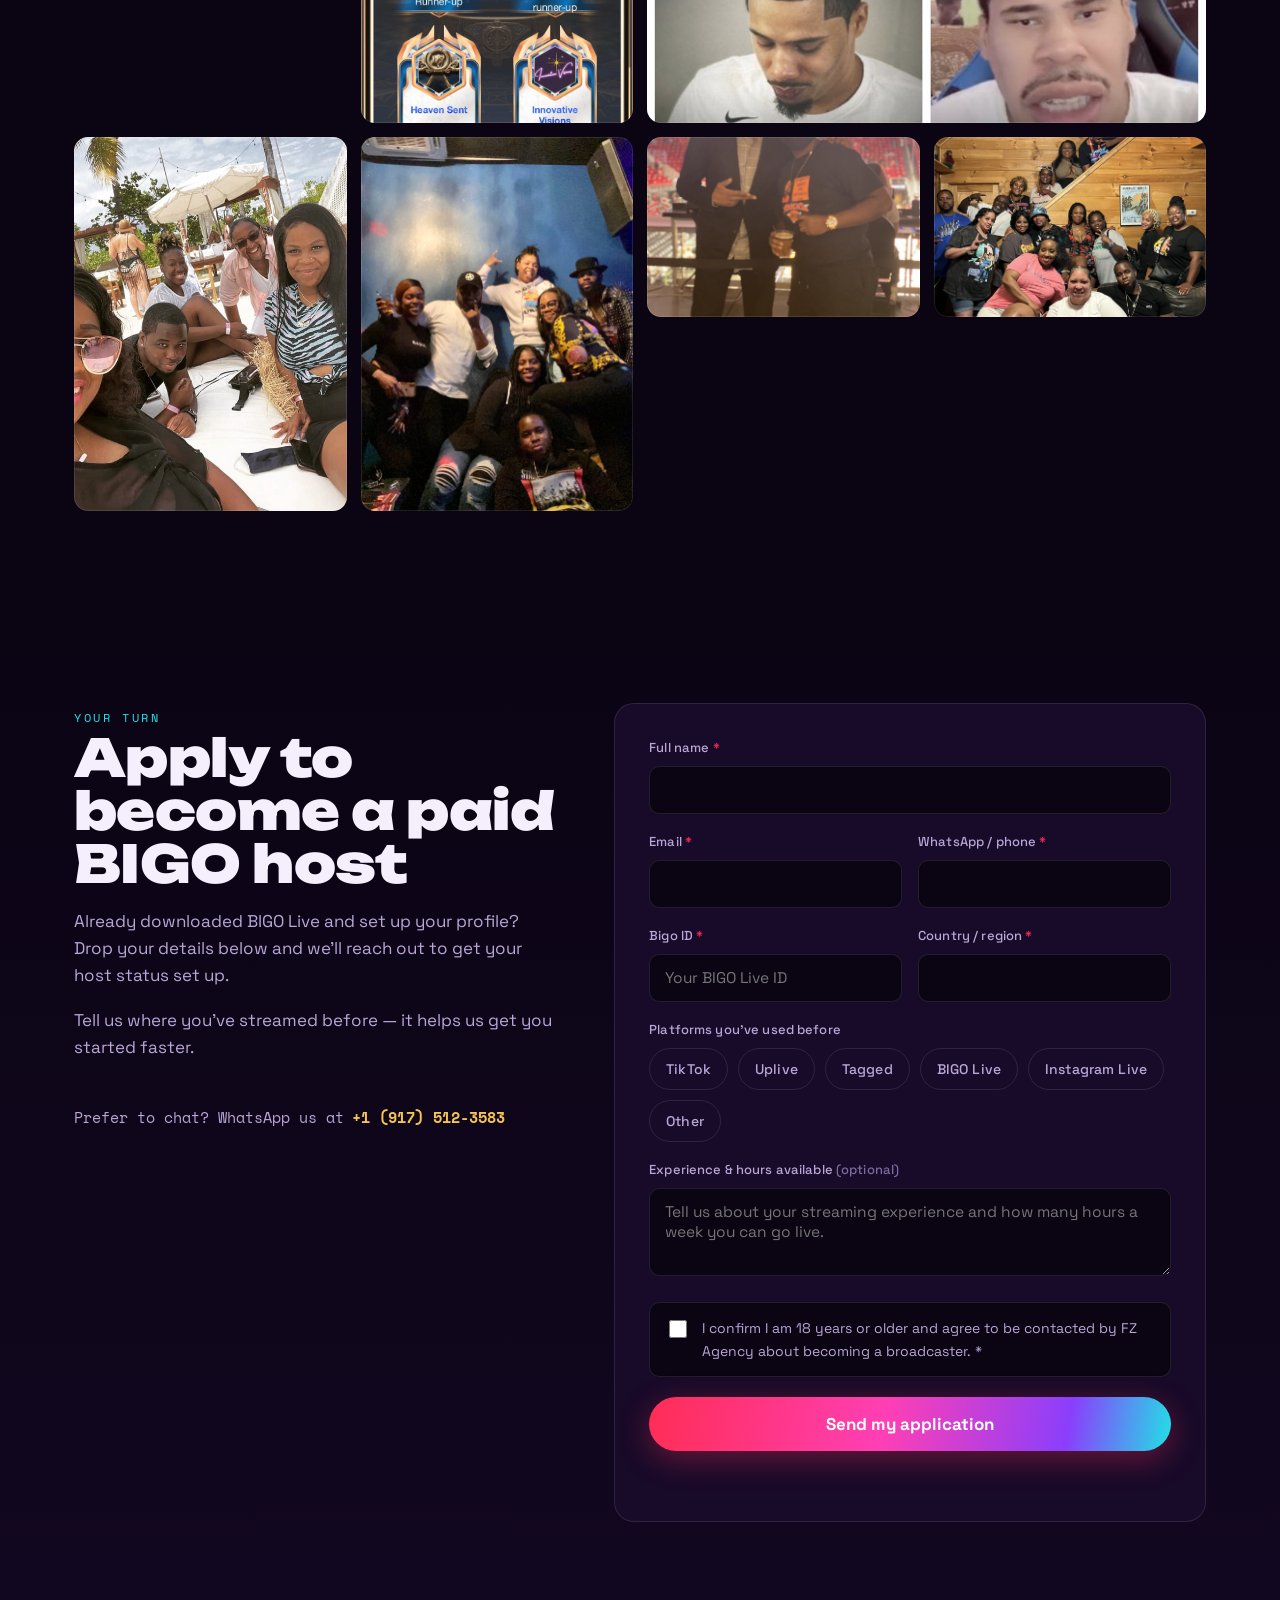
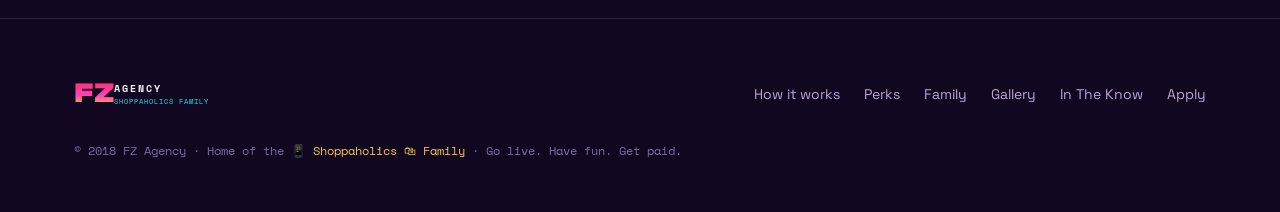
==== commit 6adb0dc6: "Add files via upload" ====
--- a/index.html
+++ b/index.html
@@ -265,6 +265,7 @@
       <a class="link" href="#perks">Perks</a>
       <a class="link" href="#family">Family</a>
       <a class="link" href="#gallery">Gallery</a>
+      <a class="link" href="in-the-know/">In The Know</a>
       <a class="btn btn-primary nav-cta" href="#apply">Apply now</a>
     </nav>
     <button class="burger" id="burger" aria-label="Open menu" aria-expanded="false">
@@ -276,6 +277,7 @@
     <a href="#perks">Perks</a>
     <a href="#family">Family</a>
     <a href="#gallery">Gallery</a>
+    <a href="in-the-know/">In The Know</a>
     <a class="btn btn-primary" href="#apply">Apply now</a>
   </div>
 </header>
@@ -623,6 +625,7 @@
         <a href="#perks">Perks</a>
         <a href="#family">Family</a>
         <a href="#gallery">Gallery</a>
+        <a href="in-the-know/">In The Know</a>
         <a href="#apply">Apply</a>
       </nav>
     </div>
